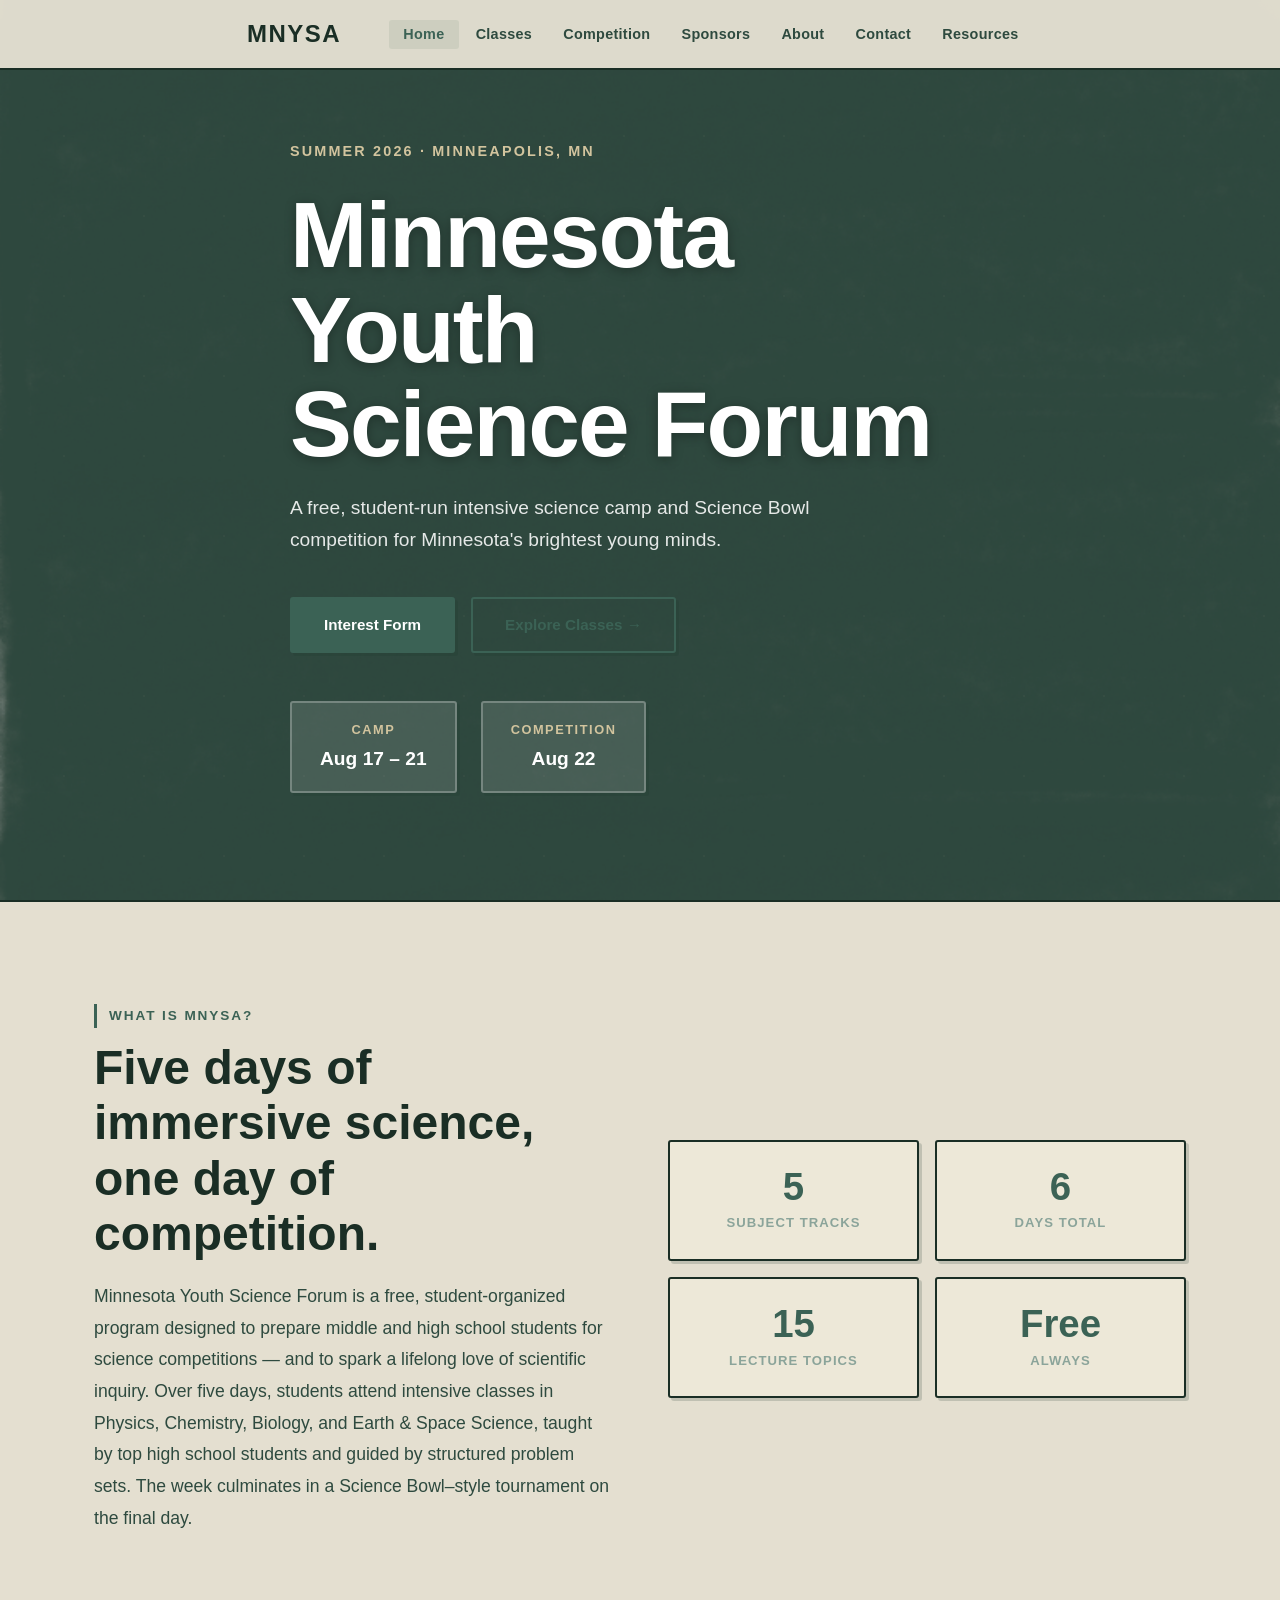
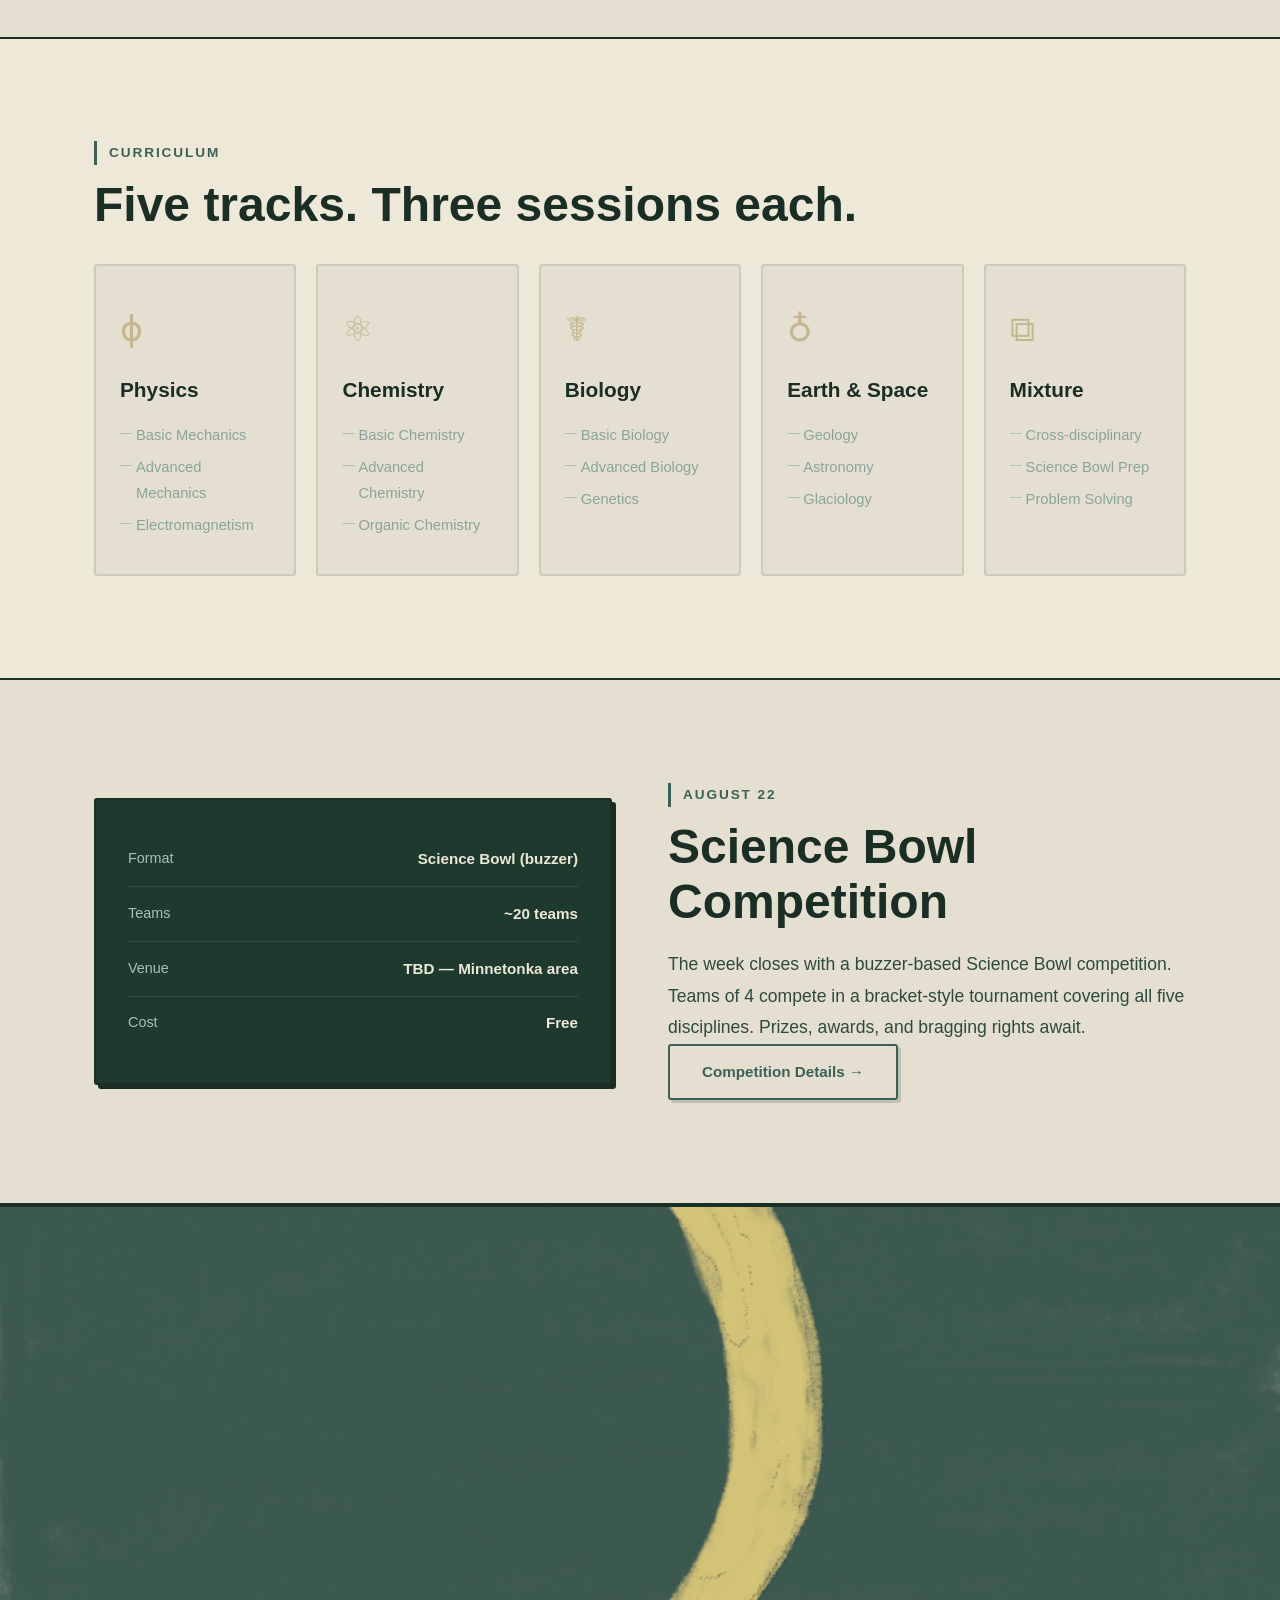
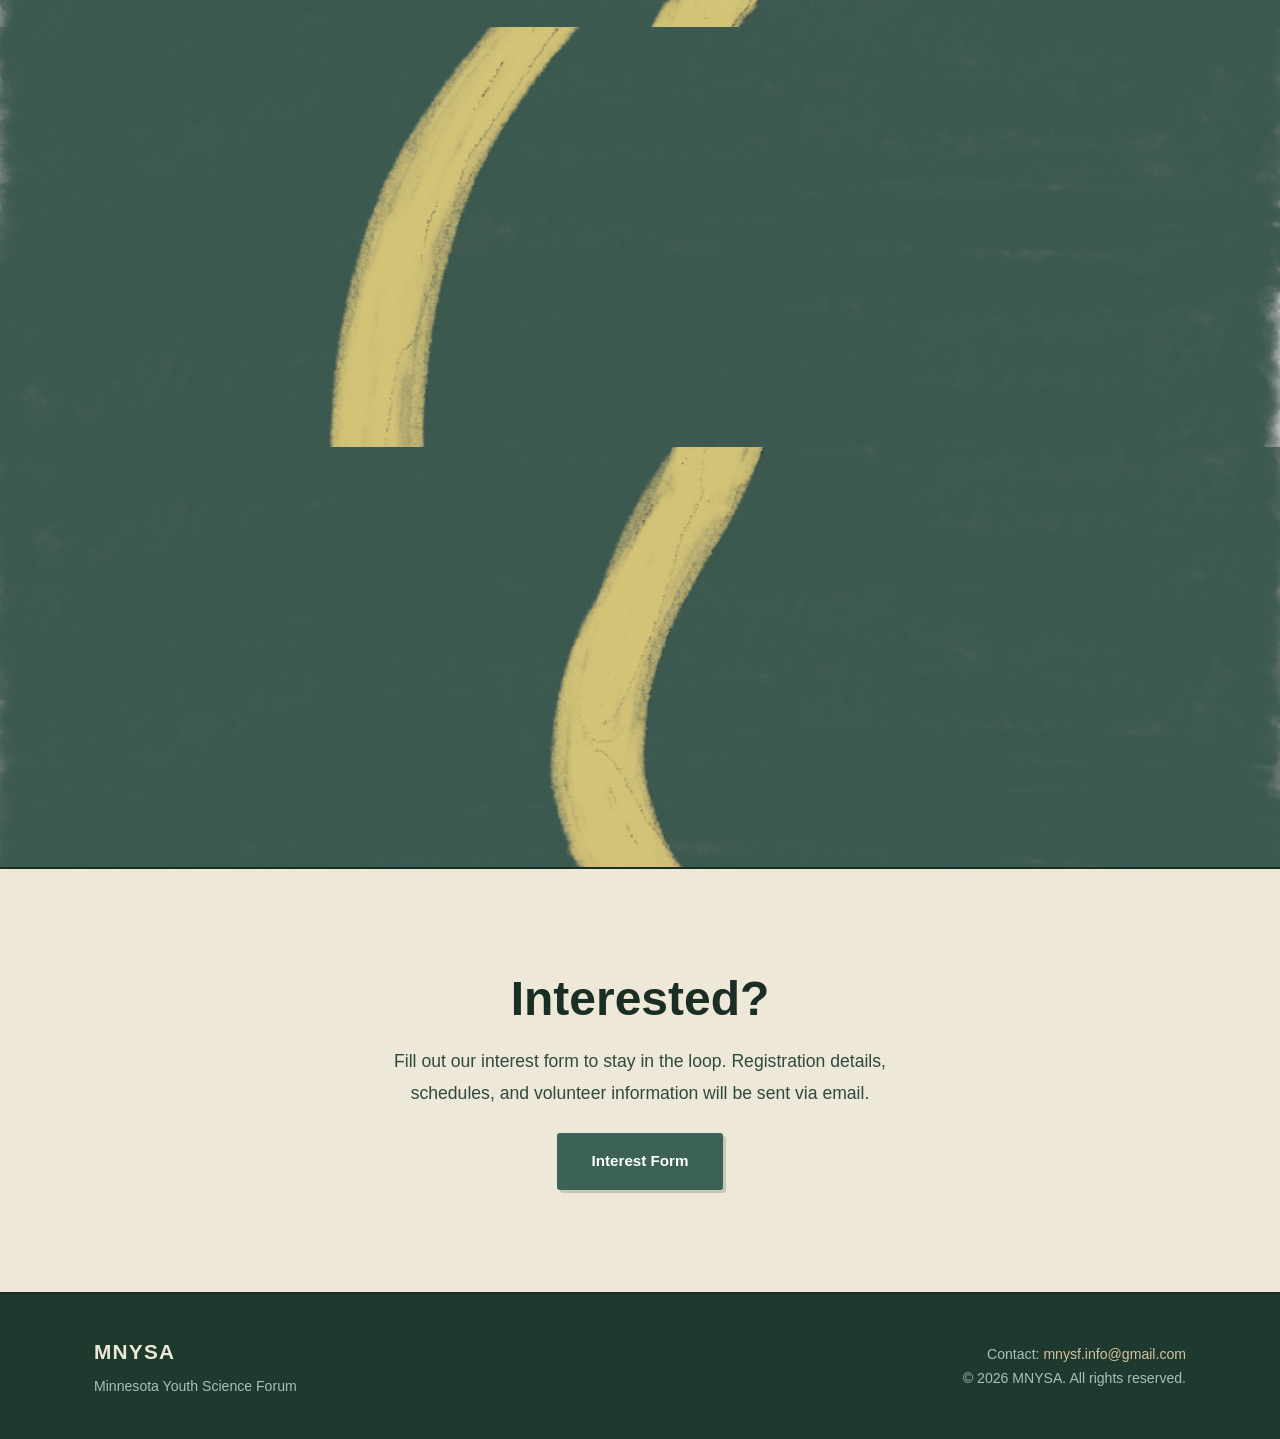
==== index.html @ 56e78c25 "Initial commit" ====
<!DOCTYPE html>
<html lang="en">
<head>
    <meta charset="UTF-8">
    <meta name="viewport" content="width=device-width, initial-scale=1.0">
    <title>Minnesota Youth Science Forum</title>
    <link rel="stylesheet" href="styles.css">
    <link rel="stylesheet" href="https://cdn.jsdelivr.net/npm/aos@2.3.4/dist/aos.css">
    <!-- Helvetica Neue / system font stack -->
</head>
<body>
    <nav class="navbar">
        <div class="nav-inner">
            <a href="index.html" class="nav-logo">
                <span class="logo-mark">MNYSA</span>
            </a>
            <button class="nav-toggle" aria-label="Toggle menu">
                <span></span><span></span><span></span>
            </button>
            <ul class="nav-links">
                <li><a href="index.html" class="active">Home</a></li>
                <li><a href="classes.html">Classes</a></li>
                <li><a href="competition.html">Competition</a></li>
                <li><a href="sponsors.html">Sponsors</a></li>
                <li><a href="about.html">About</a></li>
                <li><a href="contact.html">Contact</a></li>
                <li><a href="resources.html">Resources</a></li>
            </ul>
        </div>
    </nav>

    <header class="hero">
        <div class="hero-slideshow">
            <img src="background/Bck1.png" alt="" class="active">
            <img src="background/Bck2.png" alt="">
            <img src="background/Bck3.png" alt="">
        </div>
        <div class="hero-overlay"></div>
        <div class="hero-bg-pattern"></div>
        <div class="hero-content">
            <p class="hero-eyebrow">Summer 2026 &middot; Minneapolis, MN</p>
            <h1 class="hero-title">Minnesota Youth<br>Science Forum</h1>
            <p class="hero-subtitle">A free, student-run intensive science camp and Science Bowl competition for Minnesota's brightest young minds.</p>
            <div class="hero-actions">
                <a href="https://docs.google.com/forms/d/e/1FAIpQLScLCJk5fK-vJaHYUoBjqntvyZoQWj8bD-FBJvW3xmySYaLx_A/viewform" class="btn btn-primary" target="_blank">Interest Form</a>
                <a href="classes.html" class="btn btn-secondary">Explore Classes &rarr;</a>
            </div>
            <div class="hero-dates">
                <div class="date-card">
                    <span class="date-label">Camp</span>
                    <span class="date-value">Aug 17 – 21</span>
                </div>
                <div class="date-card">
                    <span class="date-label">Competition</span>
                    <span class="date-value">Aug 22</span>
                </div>
            </div>
        </div>
    </header>

    <section class="section section-about-home">
        <div class="container">
            <div class="two-col">
                <div class="col-text">
                    <p class="section-eyebrow">What is MNYSA?</p>
                    <h2 class="section-heading">Five days of immersive science,<br>one day of competition.</h2>
                    <p class="body-text">Minnesota Youth Science Forum is a free, student-organized program designed to prepare middle and high school students for science competitions — and to spark a lifelong love of scientific inquiry. Over five days, students attend intensive classes in Physics, Chemistry, Biology, and Earth & Space Science, taught by top high school students and guided by structured problem sets. The week culminates in a Science Bowl–style tournament on the final day.</p>
                </div>
                <div class="col-accent">
                    <div class="stat-grid">
                        <div class="stat-card">
                            <span class="stat-number">5</span>
                            <span class="stat-label">Subject Tracks</span>
                        </div>
                        <div class="stat-card">
                            <span class="stat-number">6</span>
                            <span class="stat-label">Days Total</span>
                        </div>
                        <div class="stat-card">
                            <span class="stat-number">15</span>
                            <span class="stat-label">Lecture Topics</span>
                        </div>
                        <div class="stat-card">
                            <span class="stat-number">Free</span>
                            <span class="stat-label">Always</span>
                        </div>
                    </div>
                </div>
            </div>
        </div>
    </section>

    <section class="section section-tracks">
        <div class="container">
            <p class="section-eyebrow">Curriculum</p>
            <h2 class="section-heading">Five tracks. Three sessions each.</h2>
            <div class="track-grid">
                <div class="track-card">
                    <div class="track-icon">&#981;</div>
                    <h3>Physics</h3>
                    <ul>
                        <li>Basic Mechanics</li>
                        <li>Advanced Mechanics</li>
                        <li>Electromagnetism</li>
                    </ul>
                </div>
                <div class="track-card">
                    <div class="track-icon">&#9883;</div>
                    <h3>Chemistry</h3>
                    <ul>
                        <li>Basic Chemistry</li>
                        <li>Advanced Chemistry</li>
                        <li>Organic Chemistry</li>
                    </ul>
                </div>
                <div class="track-card">
                    <div class="track-icon">&#9764;</div>
                    <h3>Biology</h3>
                    <ul>
                        <li>Basic Biology</li>
                        <li>Advanced Biology</li>
                        <li>Genetics</li>
                    </ul>
                </div>
                <div class="track-card">
                    <div class="track-icon">&#9793;</div>
                    <h3>Earth &amp; Space</h3>
                    <ul>
                        <li>Geology</li>
                        <li>Astronomy</li>
                        <li>Glaciology</li>
                    </ul>
                </div>
                <div class="track-card">
                    <div class="track-icon">&#10697;</div>
                    <h3>Mixture</h3>
                    <ul>
                        <li>Cross-disciplinary</li>
                        <li>Science Bowl Prep</li>
                        <li>Problem Solving</li>
                    </ul>
                </div>
            </div>
        </div>
    </section>

    <section class="section section-competition-preview">
        <div class="container">
            <div class="two-col reverse">
                <div class="col-text">
                    <p class="section-eyebrow">August 22</p>
                    <h2 class="section-heading">Science Bowl Competition</h2>
                    <p class="body-text">The week closes with a buzzer-based Science Bowl competition. Teams of 4 compete in a bracket-style tournament covering all five disciplines. Prizes, awards, and bragging rights await.</p>
                    <a href="competition.html" class="btn btn-secondary">Competition Details &rarr;</a>
                </div>
                <div class="col-accent">
                    <div class="comp-highlight-card">
                        <div class="comp-detail"><span>Format</span><strong>Science Bowl (buzzer)</strong></div>
                        <div class="comp-detail"><span>Teams</span><strong>~20 teams</strong></div>
                        <div class="comp-detail"><span>Venue</span><strong>TBD — Minnetonka area</strong></div>
                        <div class="comp-detail"><span>Cost</span><strong>Free</strong></div>
                    </div>
                </div>
            </div>
        </div>
    </section>

    <section class="photo-strip">
        <img src="background2/Bck21.png" alt="MNYSA camp">
        <img src="background2/Bck22.png" alt="MNYSA competition">
        <img src="background2/Bck23.png" alt="MNYSA science">
    </section>

    <section class="section section-cta">
        <div class="container cta-container">
            <h2 class="section-heading">Interested?</h2>
            <p class="body-text">Fill out our interest form to stay in the loop. Registration details, schedules, and volunteer information will be sent via email.</p>
            <a href="https://docs.google.com/forms/d/e/1FAIpQLScLCJk5fK-vJaHYUoBjqntvyZoQWj8bD-FBJvW3xmySYaLx_A/viewform" class="btn btn-primary" target="_blank">Interest Form</a>
        </div>
    </section>

    <footer class="footer">
        <div class="container footer-inner">
            <div class="footer-left">
                <span class="logo-mark">MNYSA</span>
                <p>Minnesota Youth Science Forum</p>
            </div>
            <div class="footer-right">
                <p>Contact: <a href="mailto:mnysf.info@gmail.com">mnysf.info@gmail.com</a></p>
                <p>&copy; 2026 MNYSA. All rights reserved.</p>
            </div>
        </div>
    </footer>

    <script src="https://cdn.jsdelivr.net/npm/aos@2.3.4/dist/aos.js"></script>
    <script src="main.js"></script>
</body>
</html>
---- styles.css ----
/* ======================================================
   MNYSA — Minnesota Youth Science Advocacy
   Soft Brutalism × Editorial Bone
   Palette: Forest Green, Sage, Sand, Warm Bone
   Typography: Playfair Display + Source Serif 4 + DM Sans
   ====================================================== */

:root {
    /* Core Palette — warm bone/yellowish backgrounds */
    --cream:        #EDE8D8;
    --cream-dark:   #E0DAC8;
    --terracotta:   #3B6255;
    --terracotta-d: #2D4D42;
    --gold:         #D2C49E;
    --gold-muted:   #C4B68E;
    --espresso:     #1E3A2F;
    --espresso-l:   #2E4A3F;
    --warm-gray:    #8BA49A;
    --warm-gray-l:  #AABFB7;
    --parchment:    #E4DFD0;
    --ink:          #1A2E25;

    /* Brutalism accents */
    --border-thick: 2.5px solid var(--ink);
    --border-medium: 2px solid rgba(30, 58, 47, 0.15);
    --shadow-brutal: 4px 4px 0 var(--ink);
    --shadow-brutal-sm: 3px 3px 0 rgba(30, 58, 47, 0.18);
    --shadow-brutal-hover: 6px 6px 0 var(--ink);

    /* Typography */
    --font-display: 'Helvetica Neue', Helvetica, Arial, sans-serif;
    --font-body:    'Helvetica Neue', Helvetica, Arial, sans-serif;
    --font-ui:      'Helvetica Neue', Helvetica, Arial, sans-serif;

    /* Spacing */
    --section-pad: clamp(3.5rem, 8vw, 7rem);
    --container-max: 1140px;

    /* Misc */
    --radius: 3px;
    --radius-lg: 6px;
    --transition: 0.25s ease;
}

/* ---- Reset & Base ---- */
*, *::before, *::after { box-sizing: border-box; margin: 0; padding: 0; }

html { scroll-behavior: smooth; }

body {
    font-family: var(--font-body);
    color: var(--espresso);
    background: var(--cream);
    font-size: 18px;
    line-height: 1.75;
    -webkit-font-smoothing: antialiased;
}

img { max-width: 100%; display: block; }
a { color: var(--terracotta); text-decoration: none; transition: color var(--transition); }
a:hover { color: var(--terracotta-d); }

ul { list-style: none; }

.container {
    max-width: var(--container-max);
    margin: 0 auto;
    padding: 0 1.5rem;
}

/* ---- Typography ---- */
.section-eyebrow {
    font-family: var(--font-ui);
    font-weight: 700;
    font-size: 0.85rem;
    letter-spacing: 0.14em;
    text-transform: uppercase;
    color: var(--terracotta);
    margin-bottom: 0.75rem;
    border-left: 3px solid var(--terracotta);
    padding-left: 0.75rem;
}

.section-heading {
    font-family: var(--font-display);
    font-weight: 700;
    font-size: clamp(2rem, 4.5vw, 3rem);
    line-height: 1.15;
    color: var(--ink);
    margin-bottom: 1.25rem;
}

.body-text {
    font-family: var(--font-body);
    font-size: 1.1rem;
    line-height: 1.8;
    color: var(--espresso-l);
    max-width: 620px;
}

/* ---- Buttons ---- */
.btn {
    display: inline-block;
    font-family: var(--font-ui);
    font-weight: 600;
    font-size: 0.95rem;
    padding: 0.8rem 2rem;
    border-radius: var(--radius);
    transition: all var(--transition);
    cursor: pointer;
    border: 2px solid var(--ink);
}

.btn-primary {
    background: var(--terracotta);
    color: #fff;
    border-color: var(--terracotta);
    box-shadow: var(--shadow-brutal-sm);
}
.btn-primary:hover {
    background: var(--terracotta-d);
    color: #fff;
    transform: translate(-2px, -2px);
    box-shadow: var(--shadow-brutal-hover);
}

.btn-secondary {
    background: transparent;
    color: var(--terracotta);
    border: 2px solid var(--terracotta);
    box-shadow: var(--shadow-brutal-sm);
}
.btn-secondary:hover {
    background: var(--terracotta);
    color: #fff;
    transform: translate(-2px, -2px);
    box-shadow: var(--shadow-brutal-hover);
}

/* ---- Navbar ---- */
.navbar {
    position: fixed;
    top: 0;
    left: 0;
    right: 0;
    z-index: 1000;
    background: rgba(237, 232, 216, 0.92);
    backdrop-filter: blur(8px);
    -webkit-backdrop-filter: blur(8px);
    border-bottom: var(--border-thick);
}

.nav-inner {
    max-width: var(--container-max);
    margin: 0 auto;
    padding: 0 1.5rem;
    display: flex;
    align-items: center;
    justify-content: center;
    height: 68px;
    gap: 3rem;
}

.nav-logo { display: flex; align-items: center; gap: 0.5rem; }

.logo-mark {
    font-family: var(--font-display);
    font-weight: 700;
    font-size: 1.5rem;
    color: var(--ink);
    letter-spacing: 0.06em;
}

.nav-links {
    display: flex;
    gap: 0.15rem;
    align-items: center;
}

.nav-links a {
    font-family: var(--font-ui);
    font-weight: 600;
    font-size: 0.9rem;
    color: var(--espresso-l);
    padding: 0.4rem 0.9rem;
    border-radius: var(--radius);
    transition: all var(--transition);
    letter-spacing: 0.02em;
}

.nav-links a:hover,
.nav-links a.active {
    color: var(--terracotta);
    background: rgba(59, 98, 85, 0.1);
}

.nav-toggle { display: none; background: none; border: none; cursor: pointer; padding: 0.5rem; }
.nav-toggle span {
    display: block;
    width: 24px;
    height: 2.5px;
    background: var(--espresso);
    margin: 5px 0;
    transition: var(--transition);
    border-radius: 0;
}

/* ---- Hero ---- */
.hero {
    position: relative;
    min-height: 100vh;
    display: flex;
    align-items: center;
    padding: 6rem 1.5rem 4rem;
    text-align: left;
    overflow: hidden;
    background: var(--ink);
}

.hero-slideshow {
    position: absolute;
    inset: 0;
    z-index: 0;
}

.hero-slideshow img {
    position: absolute;
    inset: 0;
    width: 100%;
    height: 100%;
    object-fit: cover;
    opacity: 0;
    transition: opacity 1.2s ease;
}

.hero-slideshow img.active {
    opacity: 1;
}

.hero-overlay {
    position: absolute;
    inset: 0;
    background: rgba(26, 46, 37, 0.55);
    z-index: 1;
}

.hero-bg-pattern {
    position: absolute;
    inset: 0;
    opacity: 0.04;
    z-index: 2;
    background-image:
        radial-gradient(circle at 20% 30%, var(--terracotta) 1.5px, transparent 1.5px),
        radial-gradient(circle at 80% 70%, var(--gold) 1.5px, transparent 1.5px),
        radial-gradient(circle at 50% 50%, var(--espresso) 0.5px, transparent 0.5px);
    background-size: 60px 60px, 80px 80px, 30px 30px;
}

.hero-content {
    position: relative;
    z-index: 3;
    max-width: var(--container-max);
    margin: 0 auto;
    padding: 0 1.5rem;
}

.hero-eyebrow {
    font-family: var(--font-ui);
    font-weight: 600;
    font-size: 0.9rem;
    letter-spacing: 0.15em;
    text-transform: uppercase;
    color: var(--gold);
    margin-bottom: 1.5rem;
}

.hero-title {
    font-family: var(--font-display);
    font-weight: 800;
    font-size: clamp(3.2rem, 8vw, 5.8rem);
    line-height: 1.02;
    color: #fff;
    margin-bottom: 1.25rem;
    letter-spacing: -0.02em;
    max-width: 700px;
    text-shadow: 0 2px 12px rgba(0,0,0,0.3);
}

.hero-subtitle {
    font-family: var(--font-body);
    font-size: 1.2rem;
    line-height: 1.7;
    color: rgba(255,255,255,0.88);
    max-width: 520px;
    margin: 0 0 2.5rem;
}

.hero-actions {
    display: flex;
    gap: 1rem;
    justify-content: flex-start;
    flex-wrap: wrap;
    margin-bottom: 3rem;
}

.hero-dates {
    display: flex;
    gap: 1.5rem;
    justify-content: flex-start;
}

.date-card {
    background: rgba(255,255,255,0.12);
    backdrop-filter: blur(8px);
    -webkit-backdrop-filter: blur(8px);
    border: 2px solid rgba(255,255,255,0.25);
    border-radius: var(--radius);
    padding: 1rem 1.75rem;
    display: flex;
    flex-direction: column;
    align-items: center;
    box-shadow: var(--shadow-brutal-sm);
}

.date-label {
    font-family: var(--font-ui);
    font-size: 0.8rem;
    font-weight: 700;
    text-transform: uppercase;
    letter-spacing: 0.12em;
    color: var(--gold);
}

.date-value {
    font-family: var(--font-display);
    font-weight: 600;
    font-size: 1.2rem;
    color: #fff;
}

/* ---- Sections ---- */
.section {
    padding: var(--section-pad) 0;
}

.section-about-home {
    background: var(--parchment);
    border-top: var(--border-thick);
    border-bottom: var(--border-thick);
}

.two-col {
    display: grid;
    grid-template-columns: 1fr 1fr;
    gap: 3.5rem;
    align-items: center;
}

.two-col.reverse { direction: rtl; }
.two-col.reverse > * { direction: ltr; }

/* Stat Grid */
.stat-grid {
    display: grid;
    grid-template-columns: 1fr 1fr;
    gap: 1rem;
}

.stat-card {
    background: var(--cream);
    border: 2px solid var(--ink);
    border-radius: var(--radius);
    padding: 1.5rem;
    text-align: center;
    box-shadow: var(--shadow-brutal-sm);
}

.stat-number {
    display: block;
    font-family: var(--font-display);
    font-weight: 700;
    font-size: 2.4rem;
    color: var(--terracotta);
    line-height: 1.1;
}

.stat-label {
    display: block;
    font-family: var(--font-ui);
    font-size: 0.82rem;
    font-weight: 600;
    text-transform: uppercase;
    letter-spacing: 0.08em;
    color: var(--warm-gray);
    margin-top: 0.25rem;
}

/* ---- Track Grid ---- */
.section-tracks {
    background: var(--cream);
}

.track-grid {
    display: grid;
    grid-template-columns: repeat(auto-fit, minmax(200px, 1fr));
    gap: 1.25rem;
    margin-top: 2rem;
}

.track-card {
    background: var(--parchment);
    border: 2px solid rgba(30, 58, 47, 0.12);
    border-radius: var(--radius);
    padding: 2rem 1.5rem;
    transition: all var(--transition);
}

.track-card:hover {
    transform: translate(-2px, -3px);
    box-shadow: var(--shadow-brutal);
    border-color: var(--ink);
}

.track-icon {
    font-size: 2.2rem;
    margin-bottom: 0.75rem;
    color: var(--gold-muted);
}

.track-card h3 {
    font-family: var(--font-display);
    font-weight: 700;
    font-size: 1.3rem;
    margin-bottom: 0.75rem;
    color: var(--ink);
}

.track-card ul {
    list-style: none;
}

.track-card li {
    font-family: var(--font-ui);
    font-size: 0.92rem;
    color: var(--warm-gray);
    padding: 0.2rem 0;
    padding-left: 1rem;
    position: relative;
}

.track-card li::before {
    content: '—';
    position: absolute;
    left: 0;
    color: var(--warm-gray-l);
    font-size: 0.75rem;
}

/* ---- Competition Preview ---- */
.section-competition-preview {
    background: var(--parchment);
    border-top: var(--border-thick);
    border-bottom: var(--border-thick);
}

.comp-highlight-card {
    background: var(--espresso);
    border: 2px solid var(--ink);
    border-radius: var(--radius);
    padding: 2rem;
    color: var(--cream);
    box-shadow: var(--shadow-brutal);
}

.comp-detail {
    display: flex;
    justify-content: space-between;
    padding: 0.85rem 0;
    border-bottom: 1px solid rgba(226, 223, 218, 0.12);
}

.comp-detail:last-child { border-bottom: none; }

.comp-detail span {
    font-family: var(--font-ui);
    font-size: 0.9rem;
    color: var(--warm-gray-l);
}

.comp-detail strong {
    font-family: var(--font-ui);
    font-weight: 600;
    font-size: 0.95rem;
    color: var(--cream);
}

/* ---- CTA ---- */
.section-cta {
    background: var(--cream);
    text-align: center;
}

.cta-container {
    max-width: 600px;
}

.cta-container .body-text {
    margin: 0 auto 1.5rem;
}

/* ---- Footer ---- */
.footer {
    background: var(--espresso);
    color: var(--cream);
    padding: 2.5rem 0;
    border-top: var(--border-thick);
}

.footer-inner {
    display: flex;
    justify-content: space-between;
    align-items: center;
    flex-wrap: wrap;
    gap: 1rem;
}

.footer-left .logo-mark {
    color: var(--cream);
    font-size: 1.3rem;
}

.footer-left p {
    font-family: var(--font-ui);
    font-size: 0.88rem;
    color: var(--warm-gray-l);
    margin-top: 0.25rem;
}

.footer-right {
    text-align: right;
}

.footer-right p {
    font-family: var(--font-ui);
    font-size: 0.88rem;
    color: var(--warm-gray-l);
}

.footer-right a {
    color: var(--gold);
}

.footer-right a:hover {
    color: var(--cream);
}

/* ---- Page Header (for inner pages) ---- */
.page-header {
    padding: 8.5rem 1.5rem 3.5rem;
    text-align: center;
    background: var(--cream);
    position: relative;
    overflow: hidden;
}

.page-header .hero-bg-pattern {
    position: absolute;
    inset: 0;
    opacity: 0.035;
    background-image:
        radial-gradient(circle at 20% 30%, var(--terracotta) 1.5px, transparent 1.5px),
        radial-gradient(circle at 80% 70%, var(--gold) 1.5px, transparent 1.5px);
    background-size: 60px 60px, 80px 80px;
}

.page-header-content {
    position: relative;
    max-width: 620px;
    margin: 0 auto;
}

.page-header h1 {
    font-family: var(--font-display);
    font-weight: 700;
    font-size: clamp(2.2rem, 5vw, 3.4rem);
    line-height: 1.12;
    color: var(--ink);
    margin-bottom: 0.75rem;
}

.page-header p {
    font-family: var(--font-body);
    font-size: 1.12rem;
    color: var(--espresso-l);
}

/* ---- Content Blocks (inner pages) ---- */
.content-section {
    padding: var(--section-pad) 0;
}

.content-section:nth-child(even) {
    background: var(--parchment);
    border-top: var(--border-thick);
    border-bottom: var(--border-thick);
}

.content-narrow {
    max-width: 720px;
    margin: 0 auto;
    padding: 0 1.5rem;
}

/* ---- Staff Grid ---- */
.staff-grid {
    display: grid;
    grid-template-columns: repeat(auto-fill, minmax(180px, 1fr));
    gap: 2rem;
    margin-top: 2rem;
}

.staff-card {
    text-align: center;
}

.staff-photo {
    width: 120px;
    height: 120px;
    border-radius: var(--radius);
    object-fit: cover;
    margin: 0 auto 0.75rem;
    border: 2px solid var(--ink);
    background: var(--cream-dark);
    box-shadow: var(--shadow-brutal-sm);
}

.staff-photo-placeholder {
    width: 120px;
    height: 120px;
    border-radius: var(--radius);
    margin: 0 auto 0.75rem;
    background: var(--cream-dark);
    display: flex;
    align-items: center;
    justify-content: center;
    font-family: var(--font-display);
    font-size: 1.8rem;
    color: var(--warm-gray-l);
    border: 2px solid var(--ink);
    box-shadow: var(--shadow-brutal-sm);
}

.staff-card h3 {
    font-family: var(--font-display);
    font-weight: 700;
    font-size: 1.05rem;
    color: var(--ink);
}

.staff-card p {
    font-family: var(--font-ui);
    font-size: 0.85rem;
    color: var(--warm-gray);
}

/* ---- Schedule Table ---- */
.schedule-table {
    width: 100%;
    border-collapse: collapse;
    margin-top: 1.5rem;
    font-family: var(--font-ui);
    font-size: 0.95rem;
    border: 2px solid var(--ink);
}

.schedule-table th {
    text-align: left;
    font-weight: 700;
    font-size: 0.82rem;
    text-transform: uppercase;
    letter-spacing: 0.08em;
    color: var(--ink);
    padding: 0.85rem 1rem;
    border-bottom: 2px solid var(--ink);
    background: var(--cream-dark);
}

.schedule-table td {
    padding: 0.85rem 1rem;
    border-bottom: 1px solid rgba(30, 58, 47, 0.12);
    color: var(--espresso-l);
}

.schedule-table tr:hover td {
    background: rgba(59, 98, 85, 0.06);
}

/* ---- Sponsor Logos ---- */
.sponsor-tier {
    margin-bottom: 3rem;
}

.sponsor-tier h3 {
    font-family: var(--font-display);
    font-weight: 700;
    font-size: 1.4rem;
    color: var(--ink);
    margin-bottom: 1rem;
    text-align: center;
}

.sponsor-logos {
    display: flex;
    flex-wrap: wrap;
    gap: 2rem;
    justify-content: center;
    align-items: center;
}

.sponsor-placeholder {
    background: var(--cream-dark);
    border: 2px dashed var(--warm-gray);
    border-radius: var(--radius);
    padding: 2rem 3rem;
    font-family: var(--font-ui);
    font-size: 0.9rem;
    color: var(--warm-gray);
    text-align: center;
}

/* ---- Contact Form Styles ---- */
.contact-info-grid {
    display: grid;
    grid-template-columns: 1fr 1fr;
    gap: 2rem;
    margin-top: 2rem;
}

.contact-card {
    background: var(--parchment);
    border: 2px solid rgba(30, 58, 47, 0.12);
    border-radius: var(--radius);
    padding: 2rem;
    transition: all var(--transition);
}

.contact-card:hover {
    border-color: var(--ink);
    box-shadow: var(--shadow-brutal-sm);
}

.contact-card h3 {
    font-family: var(--font-display);
    font-weight: 700;
    font-size: 1.15rem;
    color: var(--ink);
    margin-bottom: 0.5rem;
}

.contact-card p, .contact-card a {
    font-family: var(--font-ui);
    font-size: 0.95rem;
    color: var(--warm-gray);
}

/* ---- Resource Links ---- */
.resource-list {
    margin-top: 1.5rem;
}

.resource-item {
    display: flex;
    justify-content: space-between;
    align-items: center;
    padding: 1.1rem 1.25rem;
    background: var(--parchment);
    border: 2px solid rgba(30, 58, 47, 0.1);
    border-radius: var(--radius);
    margin-bottom: 0.75rem;
    transition: all var(--transition);
}

.resource-item:hover {
    border-color: var(--ink);
    transform: translate(-2px, -2px);
    box-shadow: var(--shadow-brutal-sm);
}

.resource-item-info h4 {
    font-family: var(--font-display);
    font-weight: 700;
    font-size: 1.05rem;
    color: var(--ink);
}

.resource-item-info p {
    font-family: var(--font-ui);
    font-size: 0.88rem;
    color: var(--warm-gray);
}

.resource-item a {
    font-family: var(--font-ui);
    font-weight: 600;
    font-size: 0.9rem;
    color: var(--terracotta);
    white-space: nowrap;
}

/* ---- Class detail page ---- */
.class-detail-card {
    background: var(--parchment);
    border: 2px solid rgba(30, 58, 47, 0.1);
    border-radius: var(--radius);
    padding: 2rem;
    margin-bottom: 1.5rem;
    transition: all var(--transition);
}

.class-detail-card:hover {
    border-color: var(--ink);
    box-shadow: var(--shadow-brutal-sm);
}

.class-detail-card h3 {
    font-family: var(--font-display);
    font-weight: 700;
    font-size: 1.3rem;
    color: var(--ink);
    margin-bottom: 0.5rem;
}

.class-detail-card .session-list {
    margin-top: 0.75rem;
}

.class-detail-card .session-list li {
    font-family: var(--font-ui);
    font-size: 0.95rem;
    color: var(--espresso-l);
    padding: 0.3rem 0 0.3rem 1.25rem;
    position: relative;
}

.class-detail-card .session-list li::before {
    content: '';
    position: absolute;
    left: 0;
    top: 50%;
    width: 7px;
    height: 7px;
    border-radius: 0;
    background: var(--terracotta);
    transform: translateY(-50%);
}

/* ---- Responsive ---- */
@media (max-width: 768px) {
    .nav-inner {
        justify-content: space-between;
    }

    .nav-links {
        display: none;
        position: absolute;
        top: 68px;
        left: 0;
        right: 0;
        background: var(--cream);
        flex-direction: column;
        padding: 1rem;
        border-bottom: var(--border-thick);
        box-shadow: 0 8px 0 rgba(0,0,0,0.06);
    }

    .nav-links.open { display: flex; }

    .nav-toggle { display: block; }

    .two-col, .two-col.reverse {
        grid-template-columns: 1fr;
        direction: ltr;
    }

    .hero { padding: 8.5rem 1.5rem 3rem; }

    .hero-title { font-size: clamp(2.2rem, 8vw, 3.2rem); }

    .hero-dates { flex-direction: column; align-items: center; gap: 0.75rem; }

    .track-grid { grid-template-columns: 1fr 1fr; }

    .staff-grid { grid-template-columns: repeat(auto-fill, minmax(140px, 1fr)); }

    .contact-info-grid { grid-template-columns: 1fr; }

    .stat-grid { grid-template-columns: 1fr 1fr; }

    .footer-inner { flex-direction: column; text-align: center; }
    .footer-right { text-align: center; }
}

@media (max-width: 480px) {
    .track-grid { grid-template-columns: 1fr; }
}

/* ---- Animations ---- */
@keyframes fadeUp {
    from { opacity: 0; transform: translateY(24px); }
    to { opacity: 1; transform: translateY(0); }
}

.hero-content {
    animation: fadeUp 0.9s cubic-bezier(0.22, 1, 0.36, 1) forwards;
}

/* ---- Photo Strip (vertical river) ---- */
.photo-strip {
    display: flex;
    flex-direction: column;
    width: 100%;
    overflow: hidden;
    border-top: var(--border-thick);
    border-bottom: var(--border-thick);
}

.photo-strip img {
    width: 100%;
    height: 420px;
    object-fit: cover;
    object-position: center;
    display: block;
    transition: height 0.55s cubic-bezier(0.4, 0, 0.2, 1), filter 0.4s ease;
    filter: brightness(0.85) saturate(1.05);
    cursor: pointer;
}

.photo-strip img:hover {
    height: 560px;
    filter: brightness(1) saturate(1.15);
}

@media (max-width: 600px) {
    .photo-strip img {
        height: 260px;
    }
    .photo-strip img:hover {
        height: 340px;
    }
}
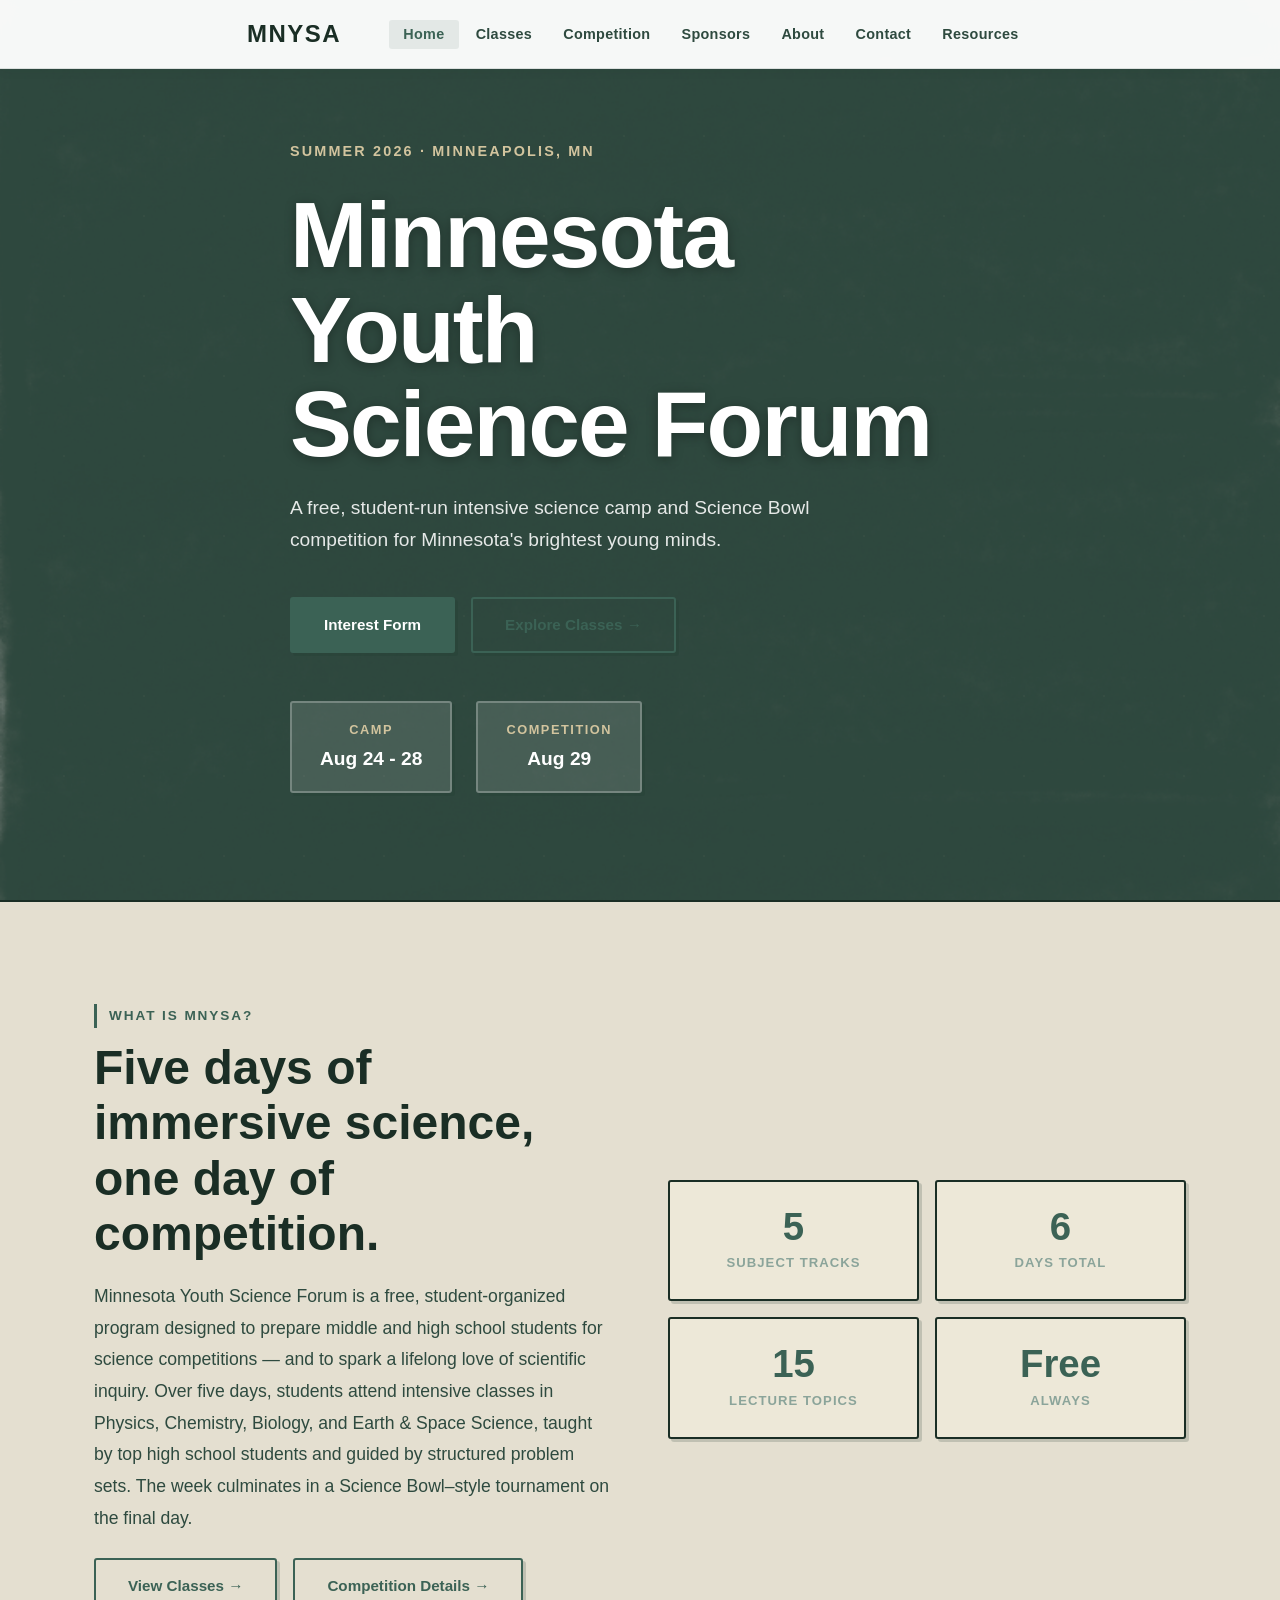
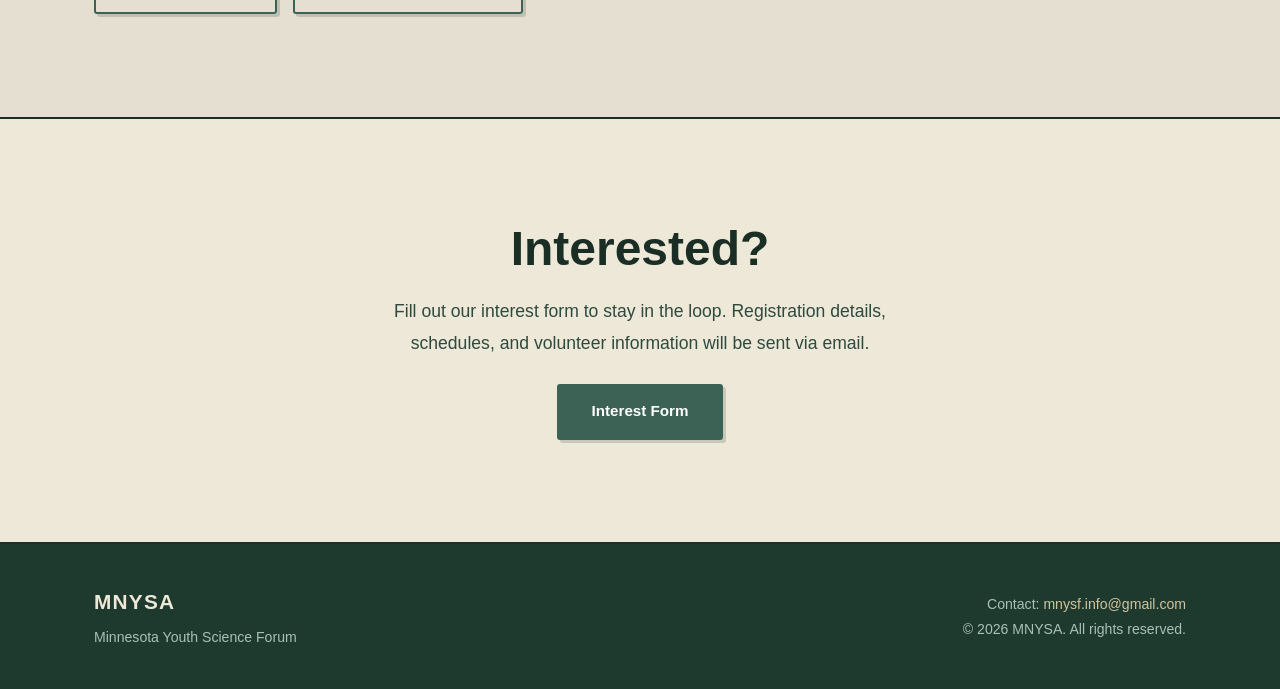
==== commit cfc8b608: "new edits 4.22" ====
--- a/index.html
+++ b/index.html
@@ -48,11 +48,11 @@
             <div class="hero-dates">
                 <div class="date-card">
                     <span class="date-label">Camp</span>
-                    <span class="date-value">Aug 17 – 21</span>
+                    <span class="date-value">Aug 24 - 28</span>
                 </div>
                 <div class="date-card">
                     <span class="date-label">Competition</span>
-                    <span class="date-value">Aug 22</span>
+                    <span class="date-value">Aug 29</span>
                 </div>
             </div>
         </div>
@@ -65,6 +65,10 @@
                     <p class="section-eyebrow">What is MNYSA?</p>
                     <h2 class="section-heading">Five days of immersive science,<br>one day of competition.</h2>
                     <p class="body-text">Minnesota Youth Science Forum is a free, student-organized program designed to prepare middle and high school students for science competitions — and to spark a lifelong love of scientific inquiry. Over five days, students attend intensive classes in Physics, Chemistry, Biology, and Earth & Space Science, taught by top high school students and guided by structured problem sets. The week culminates in a Science Bowl–style tournament on the final day.</p>
+                    <div style="display: flex; gap: 1rem; flex-wrap: wrap; margin-top: 1.5rem;">
+                        <a href="classes.html" class="btn btn-secondary">View Classes &rarr;</a>
+                        <a href="competition.html" class="btn btn-secondary">Competition Details &rarr;</a>
+                    </div>
                 </div>
                 <div class="col-accent">
                     <div class="stat-grid">
@@ -88,87 +92,6 @@
                 </div>
             </div>
         </div>
-    </section>
-
-    <section class="section section-tracks">
-        <div class="container">
-            <p class="section-eyebrow">Curriculum</p>
-            <h2 class="section-heading">Five tracks. Three sessions each.</h2>
-            <div class="track-grid">
-                <div class="track-card">
-                    <div class="track-icon">&#981;</div>
-                    <h3>Physics</h3>
-                    <ul>
-                        <li>Basic Mechanics</li>
-                        <li>Advanced Mechanics</li>
-                        <li>Electromagnetism</li>
-                    </ul>
-                </div>
-                <div class="track-card">
-                    <div class="track-icon">&#9883;</div>
-                    <h3>Chemistry</h3>
-                    <ul>
-                        <li>Basic Chemistry</li>
-                        <li>Advanced Chemistry</li>
-                        <li>Organic Chemistry</li>
-                    </ul>
-                </div>
-                <div class="track-card">
-                    <div class="track-icon">&#9764;</div>
-                    <h3>Biology</h3>
-                    <ul>
-                        <li>Basic Biology</li>
-                        <li>Advanced Biology</li>
-                        <li>Genetics</li>
-                    </ul>
-                </div>
-                <div class="track-card">
-                    <div class="track-icon">&#9793;</div>
-                    <h3>Earth &amp; Space</h3>
-                    <ul>
-                        <li>Geology</li>
-                        <li>Astronomy</li>
-                        <li>Glaciology</li>
-                    </ul>
-                </div>
-                <div class="track-card">
-                    <div class="track-icon">&#10697;</div>
-                    <h3>Mixture</h3>
-                    <ul>
-                        <li>Cross-disciplinary</li>
-                        <li>Science Bowl Prep</li>
-                        <li>Problem Solving</li>
-                    </ul>
-                </div>
-            </div>
-        </div>
-    </section>
-
-    <section class="section section-competition-preview">
-        <div class="container">
-            <div class="two-col reverse">
-                <div class="col-text">
-                    <p class="section-eyebrow">August 22</p>
-                    <h2 class="section-heading">Science Bowl Competition</h2>
-                    <p class="body-text">The week closes with a buzzer-based Science Bowl competition. Teams of 4 compete in a bracket-style tournament covering all five disciplines. Prizes, awards, and bragging rights await.</p>
-                    <a href="competition.html" class="btn btn-secondary">Competition Details &rarr;</a>
-                </div>
-                <div class="col-accent">
-                    <div class="comp-highlight-card">
-                        <div class="comp-detail"><span>Format</span><strong>Science Bowl (buzzer)</strong></div>
-                        <div class="comp-detail"><span>Teams</span><strong>~20 teams</strong></div>
-                        <div class="comp-detail"><span>Venue</span><strong>TBD — Minnetonka area</strong></div>
-                        <div class="comp-detail"><span>Cost</span><strong>Free</strong></div>
-                    </div>
-                </div>
-            </div>
-        </div>
-    </section>
-
-    <section class="photo-strip">
-        <img src="background2/Bck21.png" alt="MNYSA camp">
-        <img src="background2/Bck22.png" alt="MNYSA competition">
-        <img src="background2/Bck23.png" alt="MNYSA science">
     </section>
 
     <section class="section section-cta">
--- a/styles.css
+++ b/styles.css
@@ -144,10 +144,11 @@
     left: 0;
     right: 0;
     z-index: 1000;
-    background: rgba(237, 232, 216, 0.92);
+    background: rgba(255, 255, 255, 0.96);
     backdrop-filter: blur(8px);
     -webkit-backdrop-filter: blur(8px);
-    border-bottom: var(--border-thick);
+    border-bottom: 1.5px solid rgba(30, 58, 47, 0.12);
+    box-shadow: 0 1px 12px rgba(30, 58, 47, 0.06);
 }
 
 .nav-inner {
@@ -728,6 +729,126 @@
     text-align: center;
 }
 
+/* ---- Sponsor Cards (MNYMMO-style) ---- */
+.sponsor-tier-section {
+    margin-bottom: 3.5rem;
+}
+
+.sponsor-tier-label {
+    font-family: var(--font-ui);
+    font-weight: 700;
+    font-size: 0.78rem;
+    letter-spacing: 0.16em;
+    text-transform: uppercase;
+    color: var(--warm-gray);
+    margin-bottom: 1.5rem;
+    padding-bottom: 0.6rem;
+    border-bottom: 2px solid rgba(30, 58, 47, 0.1);
+}
+
+.sponsor-card-grid {
+    display: grid;
+    gap: 2rem;
+}
+.sponsor-card-grid.cols-2 { grid-template-columns: repeat(2, 1fr); }
+.sponsor-card-grid.cols-3 { grid-template-columns: repeat(3, 1fr); }
+
+.sponsor-card {
+    display: flex;
+    flex-direction: column;
+    align-items: center;
+    text-align: center;
+    text-decoration: none;
+    color: inherit;
+    transition: opacity var(--transition);
+}
+.sponsor-card:hover { opacity: 0.75; color: inherit; }
+
+.sponsor-logo-box {
+    width: 100%;
+    border: 2px solid rgba(30, 58, 47, 0.1);
+    border-radius: var(--radius);
+    background: #fff;
+    display: flex;
+    align-items: center;
+    justify-content: center;
+    padding: 2rem 1.5rem;
+    margin-bottom: 1rem;
+    transition: border-color var(--transition), box-shadow var(--transition);
+    min-height: 120px;
+}
+.sponsor-card:hover .sponsor-logo-box {
+    border-color: var(--ink);
+    box-shadow: var(--shadow-brutal-sm);
+}
+
+.sponsor-logo-box img {
+    max-height: 70px;
+    max-width: 100%;
+    object-fit: contain;
+    display: block;
+}
+
+.sponsor-logo-box.placeholder-box {
+    flex-direction: column;
+    gap: 0.5rem;
+    background: var(--cream-dark);
+    border-style: dashed;
+}
+
+.sponsor-placeholder-text {
+    font-family: var(--font-ui);
+    font-size: 0.82rem;
+    color: var(--warm-gray);
+}
+
+.sponsor-card h3 {
+    font-family: var(--font-display);
+    font-weight: 700;
+    font-size: 1.05rem;
+    color: var(--ink);
+    margin-bottom: 0.35rem;
+}
+
+.sponsor-card p {
+    font-family: var(--font-ui);
+    font-size: 0.9rem;
+    color: var(--warm-gray);
+    line-height: 1.55;
+}
+
+.become-sponsor-block {
+    background: var(--espresso);
+    border: 2px solid var(--ink);
+    border-radius: var(--radius);
+    padding: 2.5rem;
+    color: var(--cream);
+    margin-top: 1rem;
+    box-shadow: var(--shadow-brutal);
+}
+
+.become-sponsor-block h2 {
+    font-family: var(--font-display);
+    font-weight: 700;
+    font-size: 1.6rem;
+    color: #fff;
+    margin-bottom: 0.75rem;
+}
+
+.become-sponsor-block p {
+    font-family: var(--font-body);
+    font-size: 1rem;
+    color: rgba(255,255,255,0.82);
+    line-height: 1.7;
+    max-width: 520px;
+    margin-bottom: 1.5rem;
+}
+
+@media (max-width: 640px) {
+    .sponsor-card-grid.cols-2,
+    .sponsor-card-grid.cols-3 { grid-template-columns: 1fr; }
+}
+
 /* ---- Contact Form Styles ---- */
 .contact-info-grid {
     display: grid;
@@ -866,11 +987,11 @@
         top: 68px;
         left: 0;
         right: 0;
-        background: var(--cream);
+        background: #fff;
         flex-direction: column;
         padding: 1rem;
-        border-bottom: var(--border-thick);
-        box-shadow: 0 8px 0 rgba(0,0,0,0.06);
+        border-bottom: 1.5px solid rgba(30, 58, 47, 0.12);
+        box-shadow: 0 8px 16px rgba(30, 58, 47, 0.08);
     }
 
     .nav-links.open { display: flex; }
@@ -926,25 +1047,49 @@
 
 .photo-strip img {
     width: 100%;
-    height: 420px;
-    object-fit: cover;
-    object-position: center;
+    height: auto;
     display: block;
-    transition: height 0.55s cubic-bezier(0.4, 0, 0.2, 1), filter 0.4s ease;
-    filter: brightness(0.85) saturate(1.05);
+    filter: brightness(0.9) saturate(1.05);
+    transition: filter 0.4s ease;
     cursor: pointer;
 }
 
 .photo-strip img:hover {
-    height: 560px;
     filter: brightness(1) saturate(1.15);
 }
 
-@media (max-width: 600px) {
-    .photo-strip img {
-        height: 260px;
-    }
-    .photo-strip img:hover {
-        height: 340px;
-    }
-}
+/* ---- Page Header with Background Image ---- */
+.page-header-has-img {
+    background-color: var(--ink);
+    background-size: cover;
+    background-position: center;
+    min-height: 320px;
+    display: flex;
+    align-items: center;
+    justify-content: center;
+}
+
+.page-header-overlay {
+    position: absolute;
+    inset: 0;
+    background: rgba(26, 46, 37, 0.62);
+    z-index: 0;
+}
+
+.page-header-has-img .page-header-content {
+    position: relative;
+    z-index: 1;
+}
+
+.page-header-has-img h1 {
+    color: #fff;
+}
+
+.page-header-has-img p {
+    color: rgba(255, 255, 255, 0.88);
+}
+
+.page-header-has-img .section-eyebrow {
+    color: var(--gold);
+    border-color: var(--gold);
+}
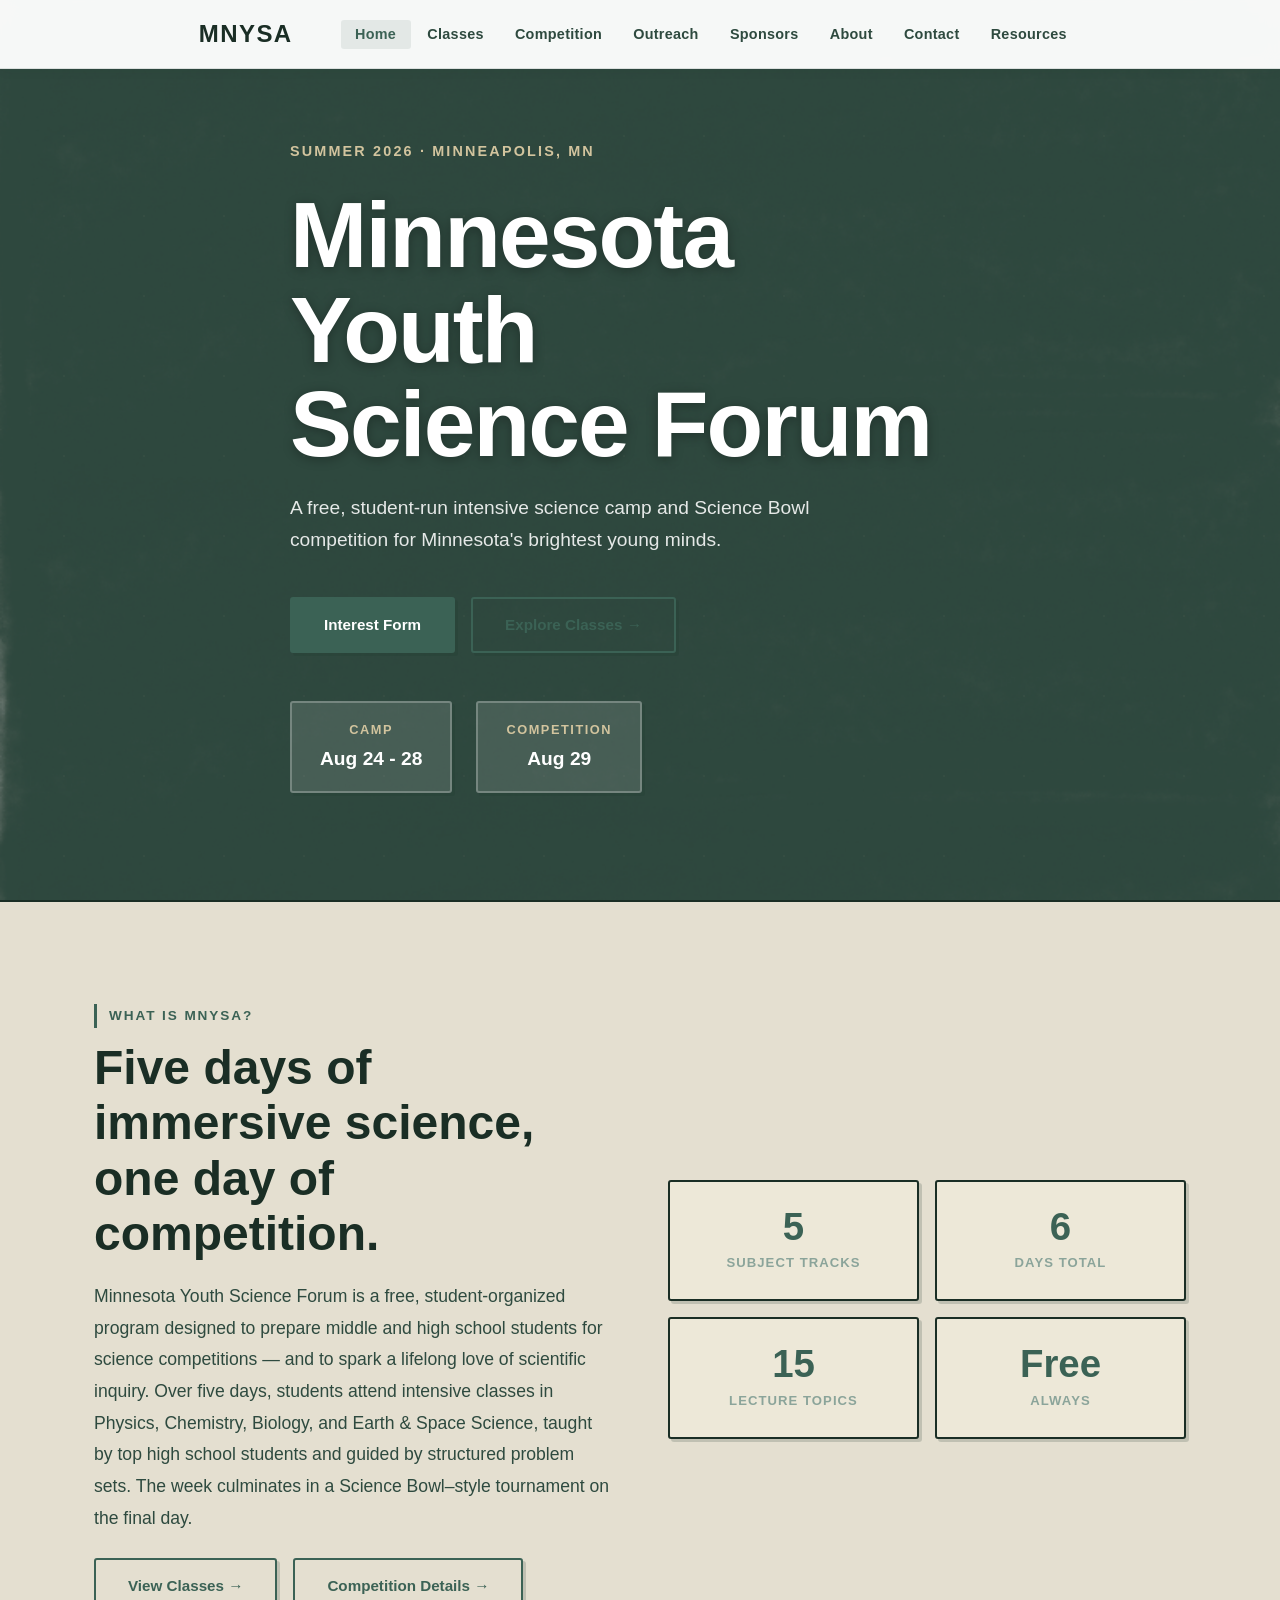
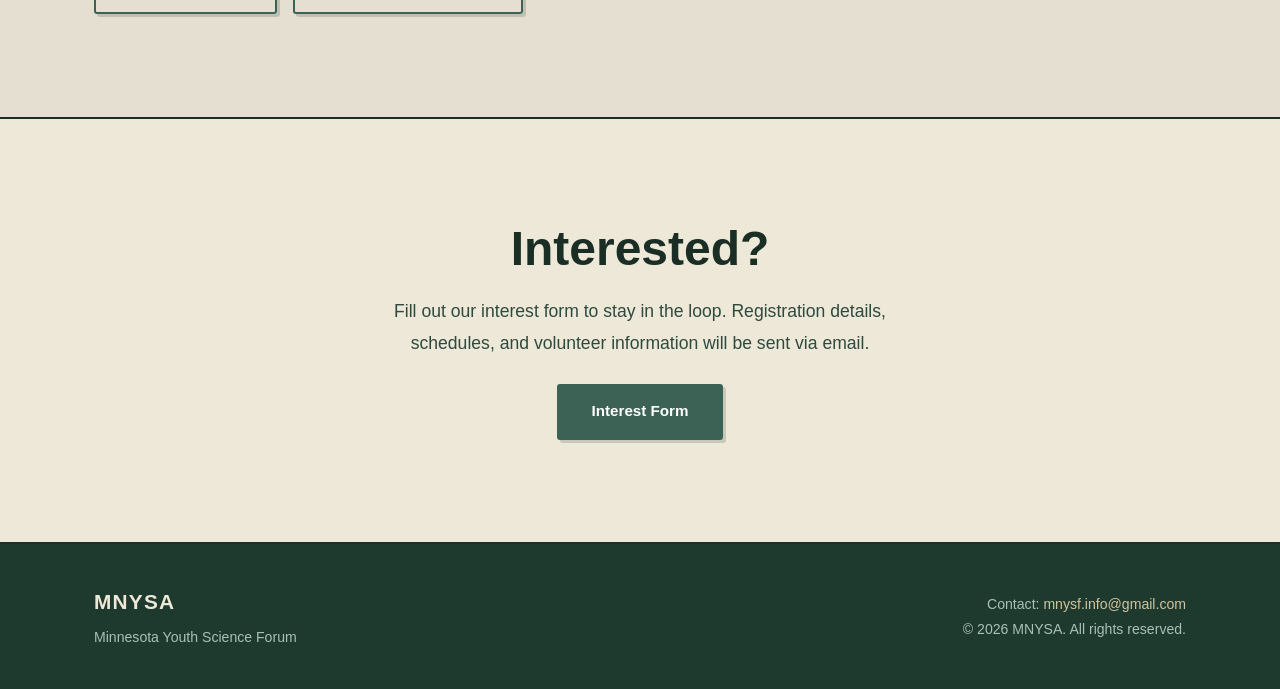
==== commit e08ee631: "4.22 second" ====
--- a/index.html
+++ b/index.html
@@ -21,6 +21,7 @@
                 <li><a href="index.html" class="active">Home</a></li>
                 <li><a href="classes.html">Classes</a></li>
                 <li><a href="competition.html">Competition</a></li>
+                <li><a href="outreach.html">Outreach</a></li>
                 <li><a href="sponsors.html">Sponsors</a></li>
                 <li><a href="about.html">About</a></li>
                 <li><a href="contact.html">Contact</a></li>
--- a/styles.css
+++ b/styles.css
@@ -772,10 +772,10 @@
     display: flex;
     align-items: center;
     justify-content: center;
-    padding: 2rem 1.5rem;
+    padding: 3rem 2rem;
     margin-bottom: 1rem;
     transition: border-color var(--transition), box-shadow var(--transition);
-    min-height: 120px;
+    min-height: 200px;
 }
 .sponsor-card:hover .sponsor-logo-box {
     border-color: var(--ink);
@@ -783,7 +783,7 @@
 }
 
 .sponsor-logo-box img {
-    max-height: 70px;
+    max-height: 120px;
     max-width: 100%;
     object-fit: contain;
     display: block;
@@ -847,6 +847,114 @@
 @media (max-width: 640px) {
     .sponsor-card-grid.cols-2,
     .sponsor-card-grid.cols-3 { grid-template-columns: 1fr; }
+}
+
+/* ---- Outreach Slider ---- */
+.slider-wrap {
+    position: relative;
+    width: 92%;
+    max-width: 1200px;
+    margin: 0 auto 3rem;
+}
+
+.slider-track {
+    position: relative;
+    width: 100%;
+    aspect-ratio: 16 / 9;
+    overflow: hidden;
+    border-radius: var(--radius);
+    background: var(--ink);
+}
+
+.slide {
+    position: absolute;
+    inset: 0;
+    opacity: 0;
+    transition: opacity 0.45s ease;
+    pointer-events: none;
+}
+
+.slide.active {
+    opacity: 1;
+    pointer-events: auto;
+}
+
+.slide img {
+    width: 100%;
+    height: 100%;
+    object-fit: cover;
+    display: block;
+}
+
+.slide-placeholder {
+    display: flex;
+    align-items: center;
+    justify-content: center;
+    background: var(--cream-dark);
+    border: 2px dashed rgba(30, 58, 47, 0.2);
+    border-radius: var(--radius);
+}
+
+.slide-placeholder span {
+    font-family: var(--font-ui);
+    font-size: 1rem;
+    color: var(--warm-gray);
+}
+
+.slider-arrow {
+    position: absolute;
+    top: 50%;
+    transform: translateY(-50%);
+    background: var(--espresso);
+    color: var(--cream);
+    border: 2px solid var(--ink);
+    border-radius: 50%;
+    width: 48px;
+    height: 48px;
+    font-size: 1.25rem;
+    cursor: pointer;
+    display: flex;
+    align-items: center;
+    justify-content: center;
+    transition: background var(--transition), box-shadow var(--transition);
+    z-index: 10;
+    box-shadow: var(--shadow-brutal-sm);
+}
+
+.slider-arrow:hover {
+    background: var(--ink);
+    box-shadow: var(--shadow-brutal);
+}
+
+.slider-arrow-left  { left: -24px; }
+.slider-arrow-right { right: -24px; }
+
+.slider-dots {
+    display: flex;
+    justify-content: center;
+    gap: 0.5rem;
+    margin-top: 1.25rem;
+}
+
+.slider-dot {
+    width: 10px;
+    height: 10px;
+    border-radius: 50%;
+    border: 2px solid var(--ink);
+    background: transparent;
+    cursor: pointer;
+    transition: background var(--transition);
+    padding: 0;
+}
+
+.slider-dot.active {
+    background: var(--ink);
+}
+
+@media (max-width: 640px) {
+    .slider-arrow-left  { left: 8px; }
+    .slider-arrow-right { right: 8px; }
+    .slider-arrow { width: 38px; height: 38px; font-size: 1rem; }
 }
 
 /* ---- Contact Form Styles ---- */
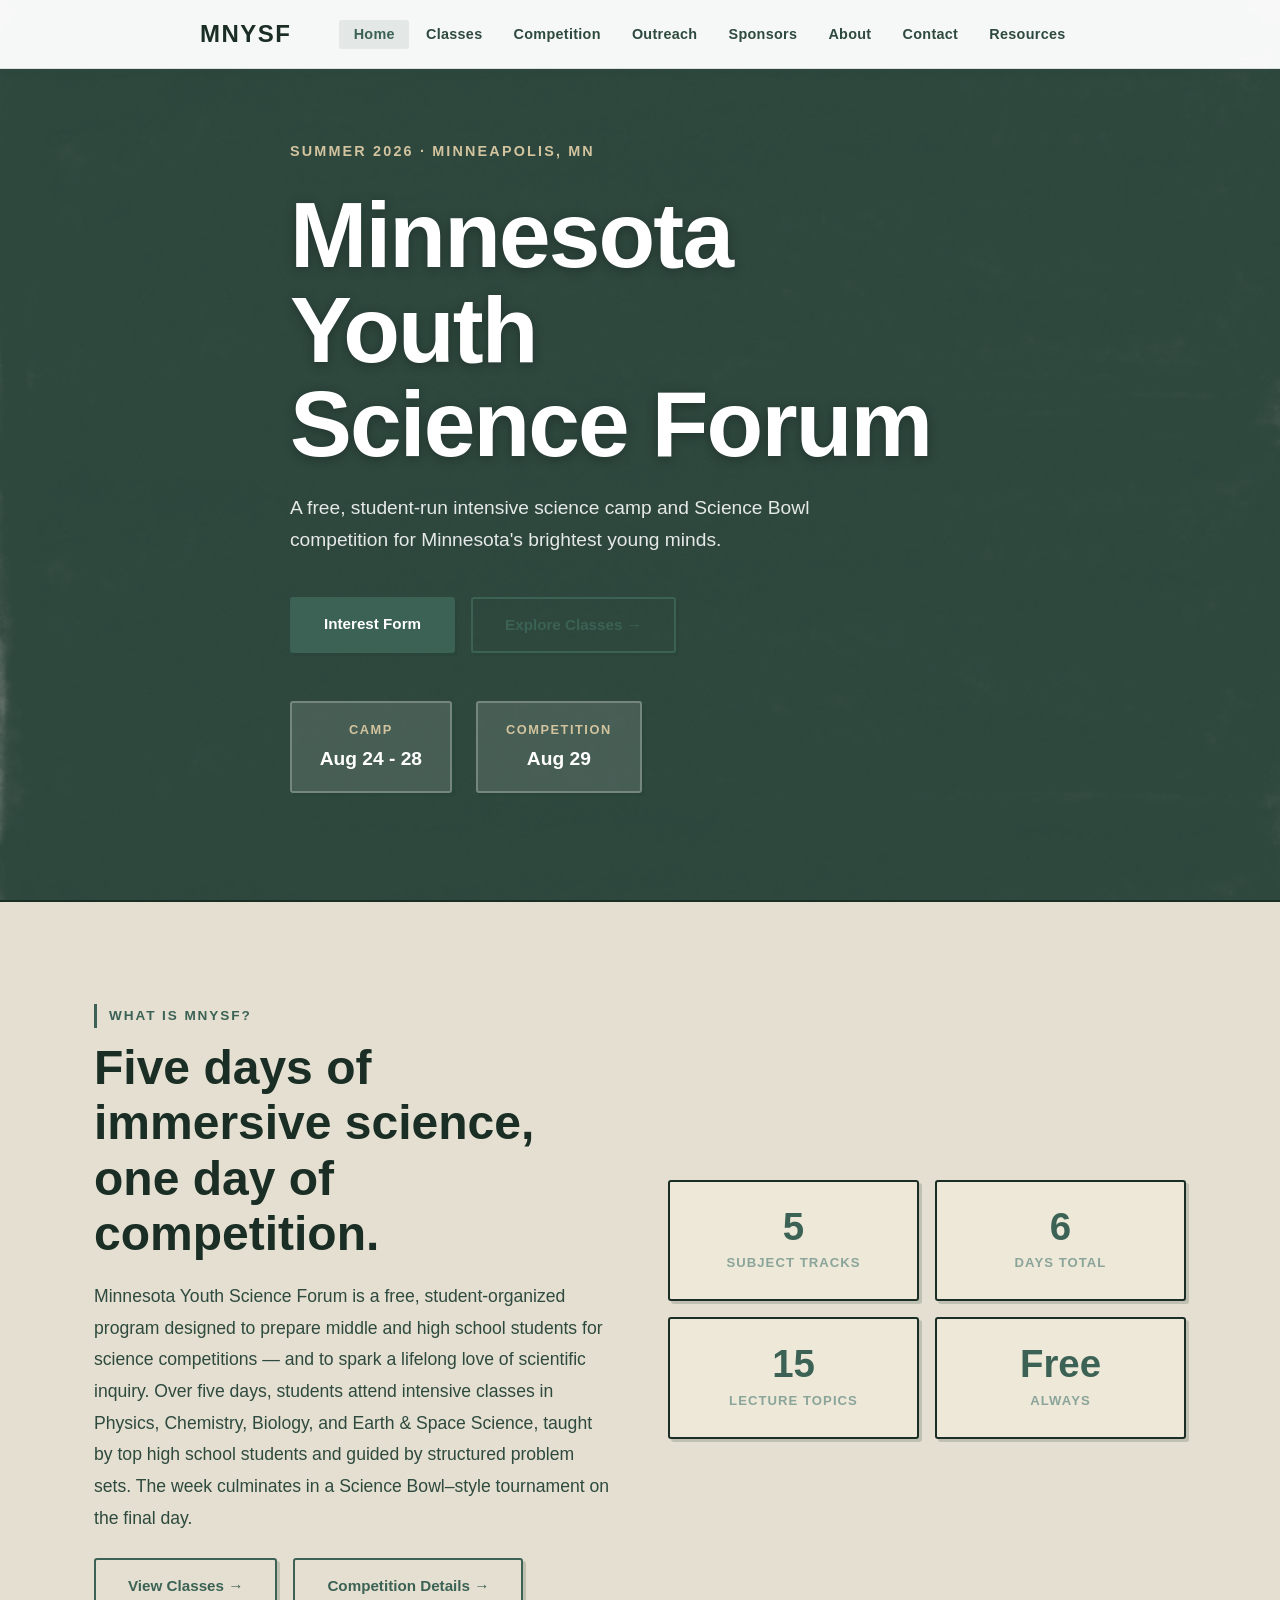
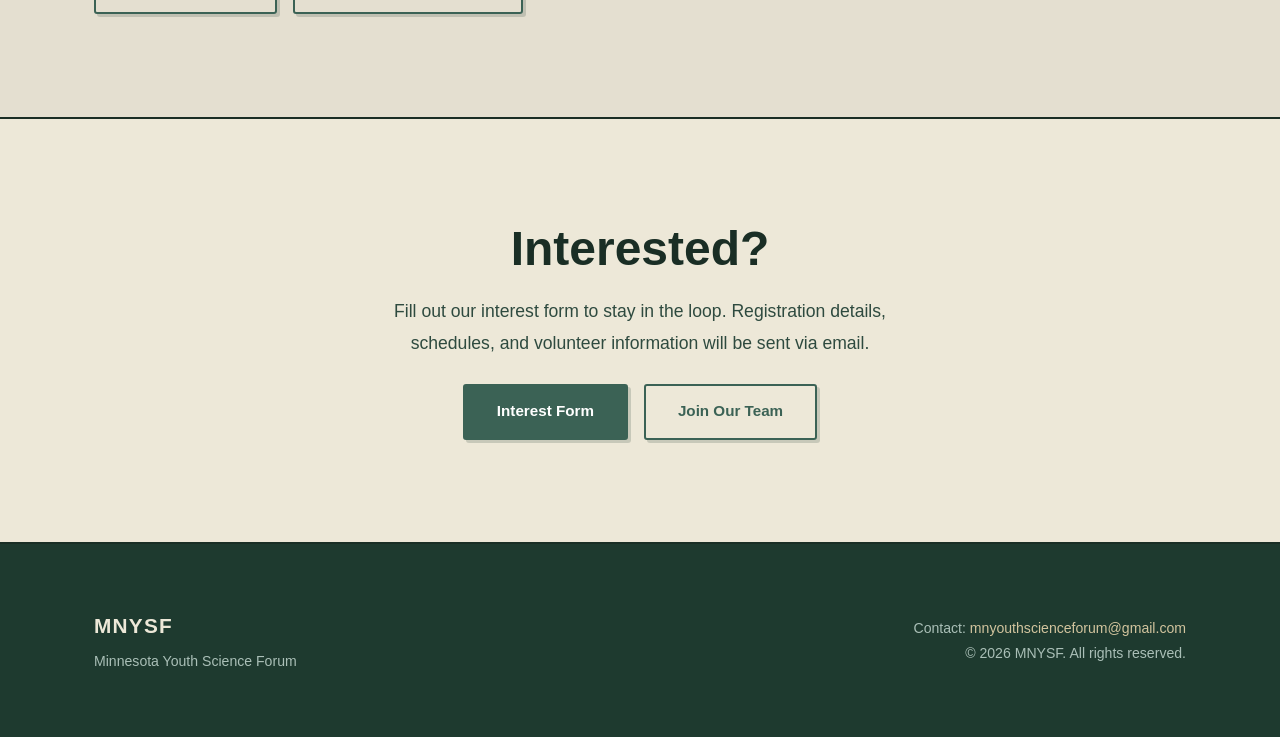
==== commit 28a527f8: "4.23 new" ====
--- a/index.html
+++ b/index.html
@@ -12,7 +12,7 @@
     <nav class="navbar">
         <div class="nav-inner">
             <a href="index.html" class="nav-logo">
-                <span class="logo-mark">MNYSA</span>
+                <span class="logo-mark">MNYSF</span>
             </a>
             <button class="nav-toggle" aria-label="Toggle menu">
                 <span></span><span></span><span></span>
@@ -43,7 +43,7 @@
             <h1 class="hero-title">Minnesota Youth<br>Science Forum</h1>
             <p class="hero-subtitle">A free, student-run intensive science camp and Science Bowl competition for Minnesota's brightest young minds.</p>
             <div class="hero-actions">
-                <a href="https://docs.google.com/forms/d/e/1FAIpQLScLCJk5fK-vJaHYUoBjqntvyZoQWj8bD-FBJvW3xmySYaLx_A/viewform" class="btn btn-primary" target="_blank">Interest Form</a>
+                <a href="https://docs.google.com/forms/d/1gMmvx8oNU8xuOmrKT-ZEvv5v0Z1Ip0icKx-Gk0GqVbA/viewform" class="btn btn-primary" target="_blank">Interest Form</a>
                 <a href="classes.html" class="btn btn-secondary">Explore Classes &rarr;</a>
             </div>
             <div class="hero-dates">
@@ -63,7 +63,7 @@
         <div class="container">
             <div class="two-col">
                 <div class="col-text">
-                    <p class="section-eyebrow">What is MNYSA?</p>
+                    <p class="section-eyebrow">What is MNYSF?</p>
                     <h2 class="section-heading">Five days of immersive science,<br>one day of competition.</h2>
                     <p class="body-text">Minnesota Youth Science Forum is a free, student-organized program designed to prepare middle and high school students for science competitions — and to spark a lifelong love of scientific inquiry. Over five days, students attend intensive classes in Physics, Chemistry, Biology, and Earth & Space Science, taught by top high school students and guided by structured problem sets. The week culminates in a Science Bowl–style tournament on the final day.</p>
                     <div style="display: flex; gap: 1rem; flex-wrap: wrap; margin-top: 1.5rem;">
@@ -99,19 +99,22 @@
         <div class="container cta-container">
             <h2 class="section-heading">Interested?</h2>
             <p class="body-text">Fill out our interest form to stay in the loop. Registration details, schedules, and volunteer information will be sent via email.</p>
-            <a href="https://docs.google.com/forms/d/e/1FAIpQLScLCJk5fK-vJaHYUoBjqntvyZoQWj8bD-FBJvW3xmySYaLx_A/viewform" class="btn btn-primary" target="_blank">Interest Form</a>
+            <div style="display: flex; gap: 1rem; justify-content: center; flex-wrap: wrap;">
+                <a href="https://docs.google.com/forms/d/1gMmvx8oNU8xuOmrKT-ZEvv5v0Z1Ip0icKx-Gk0GqVbA/viewform" class="btn btn-primary" target="_blank">Interest Form</a>
+                <a href="https://docs.google.com/forms/d/e/1FAIpQLSe6mScH0VmfPLHwKda2arSKLAMzh_TLnjF3h6z5n8L7P23cgQ/viewform?usp=publish-editor" class="btn btn-secondary" target="_blank">Join Our Team</a>
+            </div>
         </div>
     </section>
 
     <footer class="footer">
         <div class="container footer-inner">
             <div class="footer-left">
-                <span class="logo-mark">MNYSA</span>
+                <span class="logo-mark">MNYSF</span>
                 <p>Minnesota Youth Science Forum</p>
             </div>
             <div class="footer-right">
-                <p>Contact: <a href="mailto:mnysf.info@gmail.com">mnysf.info@gmail.com</a></p>
-                <p>&copy; 2026 MNYSA. All rights reserved.</p>
+                <p>Contact: <a href="mailto:mnyouthscienceforum@gmail.com">mnyouthscienceforum@gmail.com</a></p>
+                <p>&copy; 2026 MNYSF. All rights reserved.</p>
             </div>
         </div>
     </footer>
--- a/styles.css
+++ b/styles.css
@@ -1,5 +1,5 @@
 /* ======================================================
-   MNYSA — Minnesota Youth Science Advocacy
+   MNYSF — Minnesota Youth Science Forum
    Soft Brutalism × Editorial Bone
    Palette: Forest Green, Sage, Sand, Warm Bone
    Typography: Playfair Display + Source Serif 4 + DM Sans
@@ -513,7 +513,7 @@
 .footer {
     background: var(--espresso);
     color: var(--cream);
-    padding: 2.5rem 0;
+    padding: 4rem 0;
     border-top: var(--border-thick);
 }
 
@@ -1201,3 +1201,168 @@
     color: var(--gold);
     border-color: var(--gold);
 }
+
+/* ---- Resource Card Grid ---- */
+.resource-card-grid {
+    display: grid;
+    grid-template-columns: repeat(3, 1fr);
+    gap: 1.5rem;
+    margin-top: 2rem;
+}
+
+.resource-card {
+    background: #fff;
+    border: 2px solid rgba(30, 58, 47, 0.1);
+    border-radius: var(--radius);
+    padding: 1.75rem 1.5rem;
+    display: flex;
+    flex-direction: column;
+    align-items: center;
+    text-align: center;
+    transition: all var(--transition);
+}
+
+.resource-card:hover {
+    border-color: var(--ink);
+    transform: translate(-2px, -2px);
+    box-shadow: var(--shadow-brutal-sm);
+}
+
+.resource-card-logo-box {
+    width: 100%;
+    min-height: 180px;
+    display: flex;
+    align-items: center;
+    justify-content: center;
+    margin-bottom: 1.25rem;
+    padding: 1.5rem;
+    background: #fff;
+    border: 1.5px solid rgba(30, 58, 47, 0.08);
+    border-radius: var(--radius);
+}
+
+.resource-card-logo-box img {
+    max-height: 120px;
+    max-width: 100%;
+    object-fit: contain;
+}
+
+.resource-card h3 {
+    font-family: var(--font-display);
+    font-weight: 700;
+    font-size: 1.05rem;
+    color: var(--ink);
+    margin-bottom: 0.5rem;
+}
+
+.resource-card p {
+    font-family: var(--font-ui);
+    font-size: 0.9rem;
+    color: var(--warm-gray);
+    line-height: 1.55;
+    margin-bottom: 1rem;
+    flex: 1;
+}
+
+.resource-card-link {
+    font-family: var(--font-ui);
+    font-weight: 600;
+    font-size: 0.9rem;
+    color: var(--terracotta);
+    margin-top: auto;
+}
+
+.resource-card-link:hover {
+    color: var(--terracotta-d);
+}
+
+@media (max-width: 768px) {
+    .resource-card-grid { grid-template-columns: repeat(2, 1fr); }
+}
+
+@media (max-width: 480px) {
+    .resource-card-grid { grid-template-columns: 1fr; }
+}
+
+/* ---- Program Slider ---- */
+.program-slider-section {
+    margin-top: 0;
+}
+
+.program-slider-wrap {
+    position: relative;
+    width: 92%;
+    max-width: 480px;
+    margin: 1.25rem auto 1rem;
+}
+
+.program-slider-track {
+    position: relative;
+    width: 100%;
+    height: 320px;
+    overflow: hidden;
+    border-radius: var(--radius);
+}
+
+.program-slide {
+    position: absolute;
+    inset: 0;
+    opacity: 0;
+    transition: opacity 0.45s ease;
+    pointer-events: none;
+    display: flex;
+    align-items: center;
+    justify-content: center;
+    padding: 0.5rem;
+}
+
+.program-slide.active {
+    opacity: 1;
+    pointer-events: auto;
+}
+
+.program-card {
+    background: var(--parchment);
+    border: 2px solid rgba(30, 58, 47, 0.1);
+    border-radius: var(--radius);
+    padding: 1.25rem 1.5rem 1.1rem;
+    text-align: center;
+    width: 100%;
+    box-shadow: var(--shadow-brutal-sm);
+}
+
+.program-card-logo {
+    width: 100%;
+    min-height: 75px;
+    display: flex;
+    align-items: center;
+    justify-content: center;
+    margin-bottom: 0.85rem;
+    padding: 0.6rem 1rem;
+    background: #fff;
+    border: 1.5px solid rgba(30, 58, 47, 0.08);
+    border-radius: var(--radius);
+}
+
+.program-card-logo img {
+    max-height: 60px;
+    max-width: 100%;
+    object-fit: contain;
+}
+
+.program-card h3 {
+    font-family: var(--font-display);
+    font-weight: 700;
+    font-size: 1rem;
+    color: var(--ink);
+    margin-bottom: 0.4rem;
+}
+
+.program-card p {
+    font-family: var(--font-ui);
+    font-size: 0.85rem;
+    color: var(--warm-gray);
+    line-height: 1.55;
+    max-width: 380px;
+    margin: 0 auto;
+}
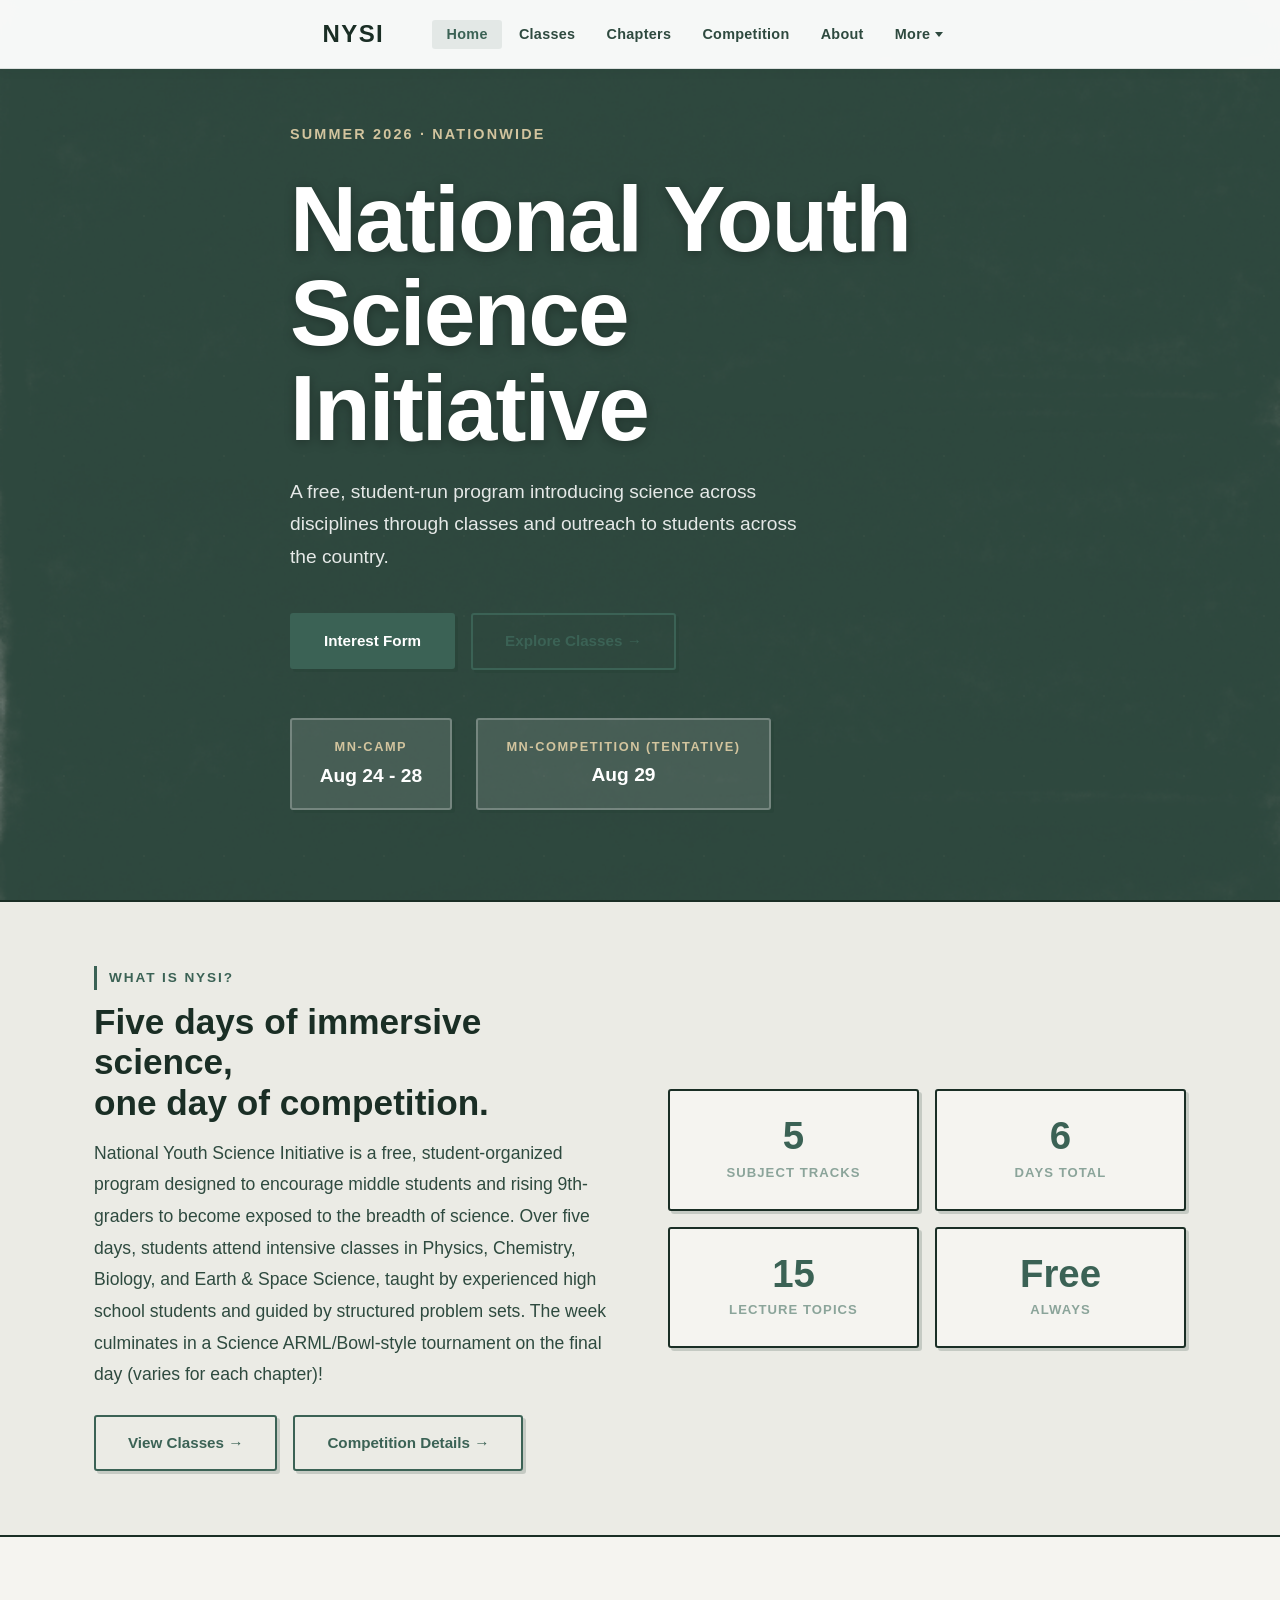
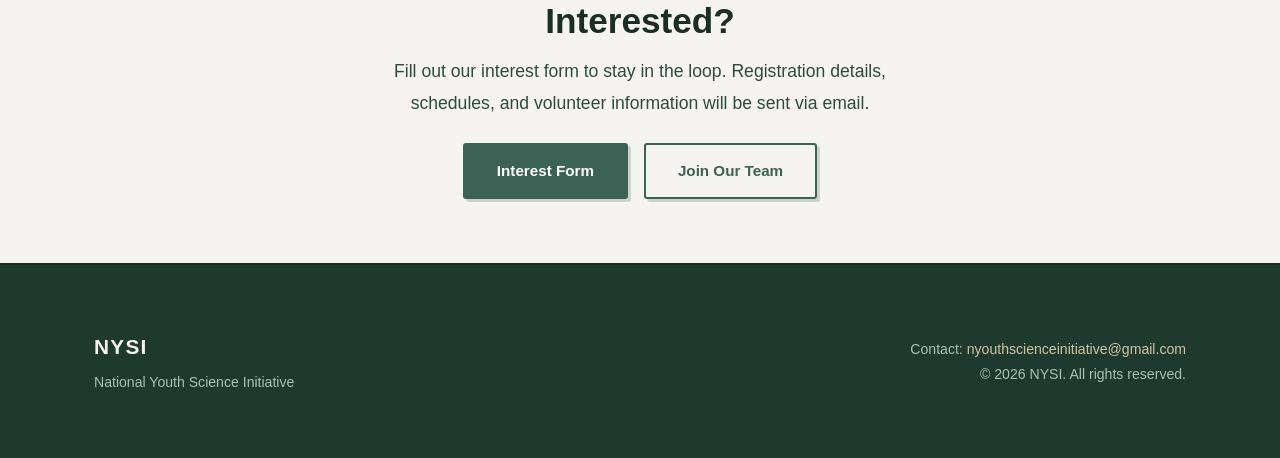
==== commit 715bbc29: "4.27 new NYSI" ====
--- a/index.html
+++ b/index.html
@@ -3,7 +3,7 @@
 <head>
     <meta charset="UTF-8">
     <meta name="viewport" content="width=device-width, initial-scale=1.0">
-    <title>Minnesota Youth Science Forum</title>
+    <title>National Youth Science Initiative</title>
     <link rel="stylesheet" href="styles.css">
     <link rel="stylesheet" href="https://cdn.jsdelivr.net/npm/aos@2.3.4/dist/aos.css">
     <!-- Helvetica Neue / system font stack -->
@@ -12,7 +12,7 @@
     <nav class="navbar">
         <div class="nav-inner">
             <a href="index.html" class="nav-logo">
-                <span class="logo-mark">MNYSF</span>
+                <span class="logo-mark">NYSI</span>
             </a>
             <button class="nav-toggle" aria-label="Toggle menu">
                 <span></span><span></span><span></span>
@@ -20,12 +20,18 @@
             <ul class="nav-links">
                 <li><a href="index.html" class="active">Home</a></li>
                 <li><a href="classes.html">Classes</a></li>
+                <li><a href="chapters.html">Chapters</a></li>
                 <li><a href="competition.html">Competition</a></li>
-                <li><a href="outreach.html">Outreach</a></li>
-                <li><a href="sponsors.html">Sponsors</a></li>
                 <li><a href="about.html">About</a></li>
-                <li><a href="contact.html">Contact</a></li>
-                <li><a href="resources.html">Resources</a></li>
+                <li class="nav-dropdown">
+                    <button class="nav-dropdown-btn">More <span class="nav-dropdown-arrow"></span></button>
+                    <ul class="nav-dropdown-menu">
+                        <li><a href="outreach.html">Outreach</a></li>
+                        <li><a href="sponsors.html">Sponsors</a></li>
+                        <li><a href="contact.html">Contact</a></li>
+                        <li><a href="resources.html">Resources</a></li>
+                    </ul>
+                </li>
             </ul>
         </div>
     </nav>
@@ -39,20 +45,21 @@
         <div class="hero-overlay"></div>
         <div class="hero-bg-pattern"></div>
         <div class="hero-content">
-            <p class="hero-eyebrow">Summer 2026 &middot; Minneapolis, MN</p>
-            <h1 class="hero-title">Minnesota Youth<br>Science Forum</h1>
-            <p class="hero-subtitle">A free, student-run intensive science camp and Science Bowl competition for Minnesota's brightest young minds.</p>
+            <!-- REVIEW: Eyebrow currently says "Nationwide" — update if you want to anchor this to a specific flagship location or chapter. -->
+            <p class="hero-eyebrow">Summer 2026 &middot; Nationwide</p>
+            <h1 class="hero-title">National Youth<br>Science Initiative</h1>
+            <p class="hero-subtitle">A free, student-run program introducing science across disciplines through classes and outreach to students across the country.</p>
             <div class="hero-actions">
                 <a href="https://docs.google.com/forms/d/1gMmvx8oNU8xuOmrKT-ZEvv5v0Z1Ip0icKx-Gk0GqVbA/viewform" class="btn btn-primary" target="_blank">Interest Form</a>
                 <a href="classes.html" class="btn btn-secondary">Explore Classes &rarr;</a>
             </div>
             <div class="hero-dates">
                 <div class="date-card">
-                    <span class="date-label">Camp</span>
+                    <span class="date-label">MN-CAMP</span>
                     <span class="date-value">Aug 24 - 28</span>
                 </div>
                 <div class="date-card">
-                    <span class="date-label">Competition</span>
+                    <span class="date-label">MN-COMPETITION (Tentative)</span>
                     <span class="date-value">Aug 29</span>
                 </div>
             </div>
@@ -63,9 +70,9 @@
         <div class="container">
             <div class="two-col">
                 <div class="col-text">
-                    <p class="section-eyebrow">What is MNYSF?</p>
+                    <p class="section-eyebrow">What is NYSI?</p>
                     <h2 class="section-heading">Five days of immersive science,<br>one day of competition.</h2>
-                    <p class="body-text">Minnesota Youth Science Forum is a free, student-organized program designed to prepare middle and high school students for science competitions — and to spark a lifelong love of scientific inquiry. Over five days, students attend intensive classes in Physics, Chemistry, Biology, and Earth & Space Science, taught by top high school students and guided by structured problem sets. The week culminates in a Science Bowl–style tournament on the final day.</p>
+                    <p class="body-text">National Youth Science Initiative is a free, student-organized program designed to encourage middle students and rising 9th-graders to become exposed to the breadth of science. Over five days, students attend intensive classes in Physics, Chemistry, Biology, and Earth & Space Science, taught by experienced high school students and guided by structured problem sets. The week culminates in a Science ARML/Bowl-style tournament on the final day (varies for each chapter)!</p>
                     <div style="display: flex; gap: 1rem; flex-wrap: wrap; margin-top: 1.5rem;">
                         <a href="classes.html" class="btn btn-secondary">View Classes &rarr;</a>
                         <a href="competition.html" class="btn btn-secondary">Competition Details &rarr;</a>
@@ -109,12 +116,12 @@
     <footer class="footer">
         <div class="container footer-inner">
             <div class="footer-left">
-                <span class="logo-mark">MNYSF</span>
-                <p>Minnesota Youth Science Forum</p>
+                <span class="logo-mark">NYSI</span>
+                <p>National Youth Science Initiative</p>
             </div>
             <div class="footer-right">
-                <p>Contact: <a href="mailto:mnyouthscienceforum@gmail.com">mnyouthscienceforum@gmail.com</a></p>
-                <p>&copy; 2026 MNYSF. All rights reserved.</p>
+                <p>Contact: <a href="mailto:nyouthscienceinitiative@gmail.com">nyouthscienceinitiative@gmail.com</a></p>
+                <p>&copy; 2026 NYSI. All rights reserved.</p>
             </div>
         </div>
     </footer>
--- a/styles.css
+++ b/styles.css
@@ -7,8 +7,8 @@
 
 :root {
     /* Core Palette — warm bone/yellowish backgrounds */
-    --cream:        #EDE8D8;
-    --cream-dark:   #E0DAC8;
+    --cream:        #F5F4F0;
+    --cream-dark:   #E4E2DB;
     --terracotta:   #3B6255;
     --terracotta-d: #2D4D42;
     --gold:         #D2C49E;
@@ -17,7 +17,7 @@
     --espresso-l:   #2E4A3F;
     --warm-gray:    #8BA49A;
     --warm-gray-l:  #AABFB7;
-    --parchment:    #E4DFD0;
+    --parchment:    #EBEBE5;
     --ink:          #1A2E25;
 
     /* Brutalism accents */
@@ -33,7 +33,7 @@
     --font-ui:      'Helvetica Neue', Helvetica, Arial, sans-serif;
 
     /* Spacing */
-    --section-pad: clamp(3.5rem, 8vw, 7rem);
+    --section-pad: clamp(2rem, 5vw, 4.5rem);
     --container-max: 1140px;
 
     /* Misc */
@@ -84,10 +84,10 @@
 .section-heading {
     font-family: var(--font-display);
     font-weight: 700;
-    font-size: clamp(2rem, 4.5vw, 3rem);
+    font-size: clamp(1.5rem, 3.2vw, 2.2rem);
     line-height: 1.15;
     color: var(--ink);
-    margin-bottom: 1.25rem;
+    margin-bottom: 0.9rem;
 }
 
 .body-text {
@@ -195,6 +195,88 @@
     background: rgba(59, 98, 85, 0.1);
 }
 
+/* ---- More dropdown ---- */
+.nav-dropdown {
+    position: relative;
+}
+
+.nav-dropdown-btn {
+    font-family: var(--font-ui);
+    font-weight: 600;
+    font-size: 0.9rem;
+    color: var(--espresso-l);
+    padding: 0.4rem 0.9rem;
+    border-radius: var(--radius);
+    transition: all var(--transition);
+    letter-spacing: 0.02em;
+    background: none;
+    border: none;
+    cursor: pointer;
+    display: flex;
+    align-items: center;
+    gap: 0.3rem;
+}
+
+.nav-dropdown-btn:hover,
+.nav-dropdown-btn.active {
+    color: var(--terracotta);
+    background: rgba(59, 98, 85, 0.1);
+}
+
+.nav-dropdown-arrow {
+    display: inline-block;
+    width: 0;
+    height: 0;
+    border-left: 4px solid transparent;
+    border-right: 4px solid transparent;
+    border-top: 5px solid currentColor;
+    transition: transform 0.2s ease;
+    margin-top: 1px;
+}
+
+.nav-dropdown.open .nav-dropdown-arrow {
+    transform: rotate(180deg);
+}
+
+.nav-dropdown-menu {
+    display: none;
+    position: absolute;
+    top: calc(100% + 6px);
+    right: 0;
+    background: #fff;
+    border: 1.5px solid rgba(30, 58, 47, 0.12);
+    border-radius: var(--radius);
+    box-shadow: 0 8px 20px rgba(30, 58, 47, 0.12);
+    min-width: 150px;
+    padding: 0.35rem;
+    flex-direction: column;
+    z-index: 200;
+    list-style: none;
+}
+
+.nav-dropdown.open .nav-dropdown-menu {
+    display: flex;
+}
+
+.nav-dropdown-menu a {
+    display: block;
+    padding: 0.4rem 0.85rem;
+    font-family: var(--font-ui);
+    font-weight: 600;
+    font-size: 0.88rem;
+    color: var(--espresso-l);
+    border-radius: var(--radius);
+    transition: all var(--transition);
+    letter-spacing: 0.02em;
+    white-space: nowrap;
+}
+
+.nav-dropdown-menu a:hover,
+.nav-dropdown-menu a.active {
+    color: var(--terracotta);
+    background: rgba(59, 98, 85, 0.1);
+}
+
 .nav-toggle { display: none; background: none; border: none; cursor: pointer; padding: 0.5rem; }
 .nav-toggle span {
     display: block;
@@ -615,40 +697,150 @@
 /* ---- Staff Grid ---- */
 .staff-grid {
     display: grid;
-    grid-template-columns: repeat(auto-fill, minmax(180px, 1fr));
-    gap: 2rem;
-    margin-top: 2rem;
+    grid-template-columns: repeat(5, 1fr);
+    gap: 1.25rem;
+    margin-top: 1.5rem;
 }
 
 .staff-card {
     text-align: center;
+    padding: 0 0.5rem;
 }
 
 .staff-photo {
-    width: 120px;
-    height: 120px;
-    border-radius: var(--radius);
+    width: 128px;
+    height: 128px;
+    border-radius: 50%;
     object-fit: cover;
-    margin: 0 auto 0.75rem;
+    margin: 0 auto 0.6rem;
     border: 2px solid var(--ink);
     background: var(--cream-dark);
     box-shadow: var(--shadow-brutal-sm);
 }
 
 .staff-photo-placeholder {
-    width: 120px;
-    height: 120px;
-    border-radius: var(--radius);
-    margin: 0 auto 0.75rem;
+    width: 128px;
+    height: 128px;
+    border-radius: 50%;
+    margin: 0 auto 0.6rem;
     background: var(--cream-dark);
     display: flex;
     align-items: center;
     justify-content: center;
     font-family: var(--font-display);
-    font-size: 1.8rem;
+    font-size: 1.7rem;
     color: var(--warm-gray-l);
     border: 2px solid var(--ink);
     box-shadow: var(--shadow-brutal-sm);
+}
+
+.staff-clickable {
+    cursor: pointer;
+    transition: transform 0.15s ease, box-shadow 0.15s ease;
+}
+.staff-clickable:hover {
+    transform: translateY(-3px);
+    box-shadow: 4px 6px 0 var(--ink);
+}
+
+/* ---- Bio Modal ---- */
+.bio-modal {
+    position: fixed;
+    inset: 0;
+    z-index: 1000;
+    display: flex;
+    align-items: center;
+    justify-content: center;
+    padding: 1.5rem;
+}
+.bio-modal[hidden] { display: none; }
+
+.bio-modal-backdrop {
+    position: absolute;
+    inset: 0;
+    background: rgba(0,0,0,0.55);
+    backdrop-filter: blur(3px);
+}
+
+.bio-modal-panel {
+    position: relative;
+    background: var(--cream);
+    border: 2px solid var(--ink);
+    box-shadow: 6px 6px 0 var(--ink);
+    border-radius: var(--radius);
+    max-width: 480px;
+    width: 100%;
+    padding: 2rem;
+    display: flex;
+    flex-direction: column;
+    align-items: center;
+    gap: 1rem;
+    max-height: 90vh;
+    overflow-y: auto;
+}
+
+.bio-modal-close {
+    position: absolute;
+    top: 0.75rem;
+    right: 0.85rem;
+    background: none;
+    border: none;
+    font-size: 1.5rem;
+    cursor: pointer;
+    color: var(--ink);
+    line-height: 1;
+}
+.bio-modal-close:hover { opacity: 0.6; }
+
+.bio-modal-img {
+    width: 160px;
+    height: 160px;
+    border-radius: 50%;
+    object-fit: cover;
+    border: 2px solid var(--ink);
+    box-shadow: var(--shadow-brutal-sm);
+}
+
+.bio-modal-placeholder {
+    width: 160px;
+    height: 160px;
+    border-radius: 50%;
+    background: var(--cream-dark);
+    display: flex;
+    align-items: center;
+    justify-content: center;
+    font-family: var(--font-display);
+    font-size: 2.8rem;
+    color: var(--warm-gray-l);
+    border: 2px solid var(--ink);
+    box-shadow: var(--shadow-brutal-sm);
+}
+
+.bio-modal-body {
+    text-align: center;
+}
+
+.bio-modal-name {
+    font-family: var(--font-display);
+    font-weight: 700;
+    font-size: 1.25rem;
+    color: var(--ink);
+    margin-bottom: 0.25rem;
+}
+
+.bio-modal-role {
+    font-family: var(--font-ui);
+    font-size: 0.9rem;
+    color: var(--warm-gray);
+    margin-bottom: 0.75rem;
+}
+
+.bio-modal-bio {
+    font-family: var(--font-ui);
+    font-size: 0.95rem;
+    color: var(--ink);
+    line-height: 1.65;
+    text-align: left;
 }
 
 .staff-card h3 {
@@ -1037,12 +1229,17 @@
 }
 
 /* ---- Class detail page ---- */
+.class-tracks-grid {
+    display: grid;
+    grid-template-columns: repeat(5, 1fr);
+    gap: 0.75rem;
+}
+
 .class-detail-card {
     background: var(--parchment);
     border: 2px solid rgba(30, 58, 47, 0.1);
     border-radius: var(--radius);
-    padding: 2rem;
-    margin-bottom: 1.5rem;
+    padding: 1.1rem 1.25rem;
     transition: all var(--transition);
 }
 
@@ -1051,23 +1248,34 @@
     box-shadow: var(--shadow-brutal-sm);
 }
 
+.class-detail-card .track-icon {
+    font-size: 1.4rem;
+    margin-bottom: 0.35rem;
+}
+
 .class-detail-card h3 {
     font-family: var(--font-display);
     font-weight: 700;
-    font-size: 1.3rem;
+    font-size: 1.05rem;
     color: var(--ink);
-    margin-bottom: 0.5rem;
+    margin-bottom: 0.3rem;
+}
+
+.class-detail-card .body-text {
+    font-size: 0.82rem;
+    line-height: 1.5;
+    margin-bottom: 0;
 }
 
 .class-detail-card .session-list {
-    margin-top: 0.75rem;
+    margin-top: 0.5rem;
 }
 
 .class-detail-card .session-list li {
     font-family: var(--font-ui);
-    font-size: 0.95rem;
+    font-size: 0.8rem;
     color: var(--espresso-l);
-    padding: 0.3rem 0 0.3rem 1.25rem;
+    padding: 0.18rem 0 0.18rem 1rem;
     position: relative;
 }
 
@@ -1076,14 +1284,26 @@
     position: absolute;
     left: 0;
     top: 50%;
-    width: 7px;
-    height: 7px;
+    width: 6px;
+    height: 6px;
     border-radius: 0;
     background: var(--terracotta);
     transform: translateY(-50%);
 }
 
 /* ---- Responsive ---- */
+@media (max-width: 900px) {
+    .class-tracks-grid {
+        grid-template-columns: repeat(2, 1fr);
+    }
+}
+
+@media (max-width: 480px) {
+    .class-tracks-grid {
+        grid-template-columns: 1fr;
+    }
+}
+
 @media (max-width: 768px) {
     .nav-inner {
         justify-content: space-between;
@@ -1106,6 +1326,17 @@
 
     .nav-toggle { display: block; }
 
+    .nav-dropdown-menu {
+        position: static;
+        display: flex;
+        box-shadow: none;
+        border: none;
+        padding: 0 0 0 0.75rem;
+        min-width: unset;
+    }
+
+    .nav-dropdown-btn { display: none; }
+
     .two-col, .two-col.reverse {
         grid-template-columns: 1fr;
         direction: ltr;
@@ -1119,7 +1350,7 @@
 
     .track-grid { grid-template-columns: 1fr 1fr; }
 
-    .staff-grid { grid-template-columns: repeat(auto-fill, minmax(140px, 1fr)); }
+    .staff-grid { grid-template-columns: repeat(3, 1fr); }
 
     .contact-info-grid { grid-template-columns: 1fr; }
 
@@ -1131,6 +1362,7 @@
 
 @media (max-width: 480px) {
     .track-grid { grid-template-columns: 1fr; }
+    .staff-grid { grid-template-columns: repeat(2, 1fr); }
 }
 
 /* ---- Animations ---- */
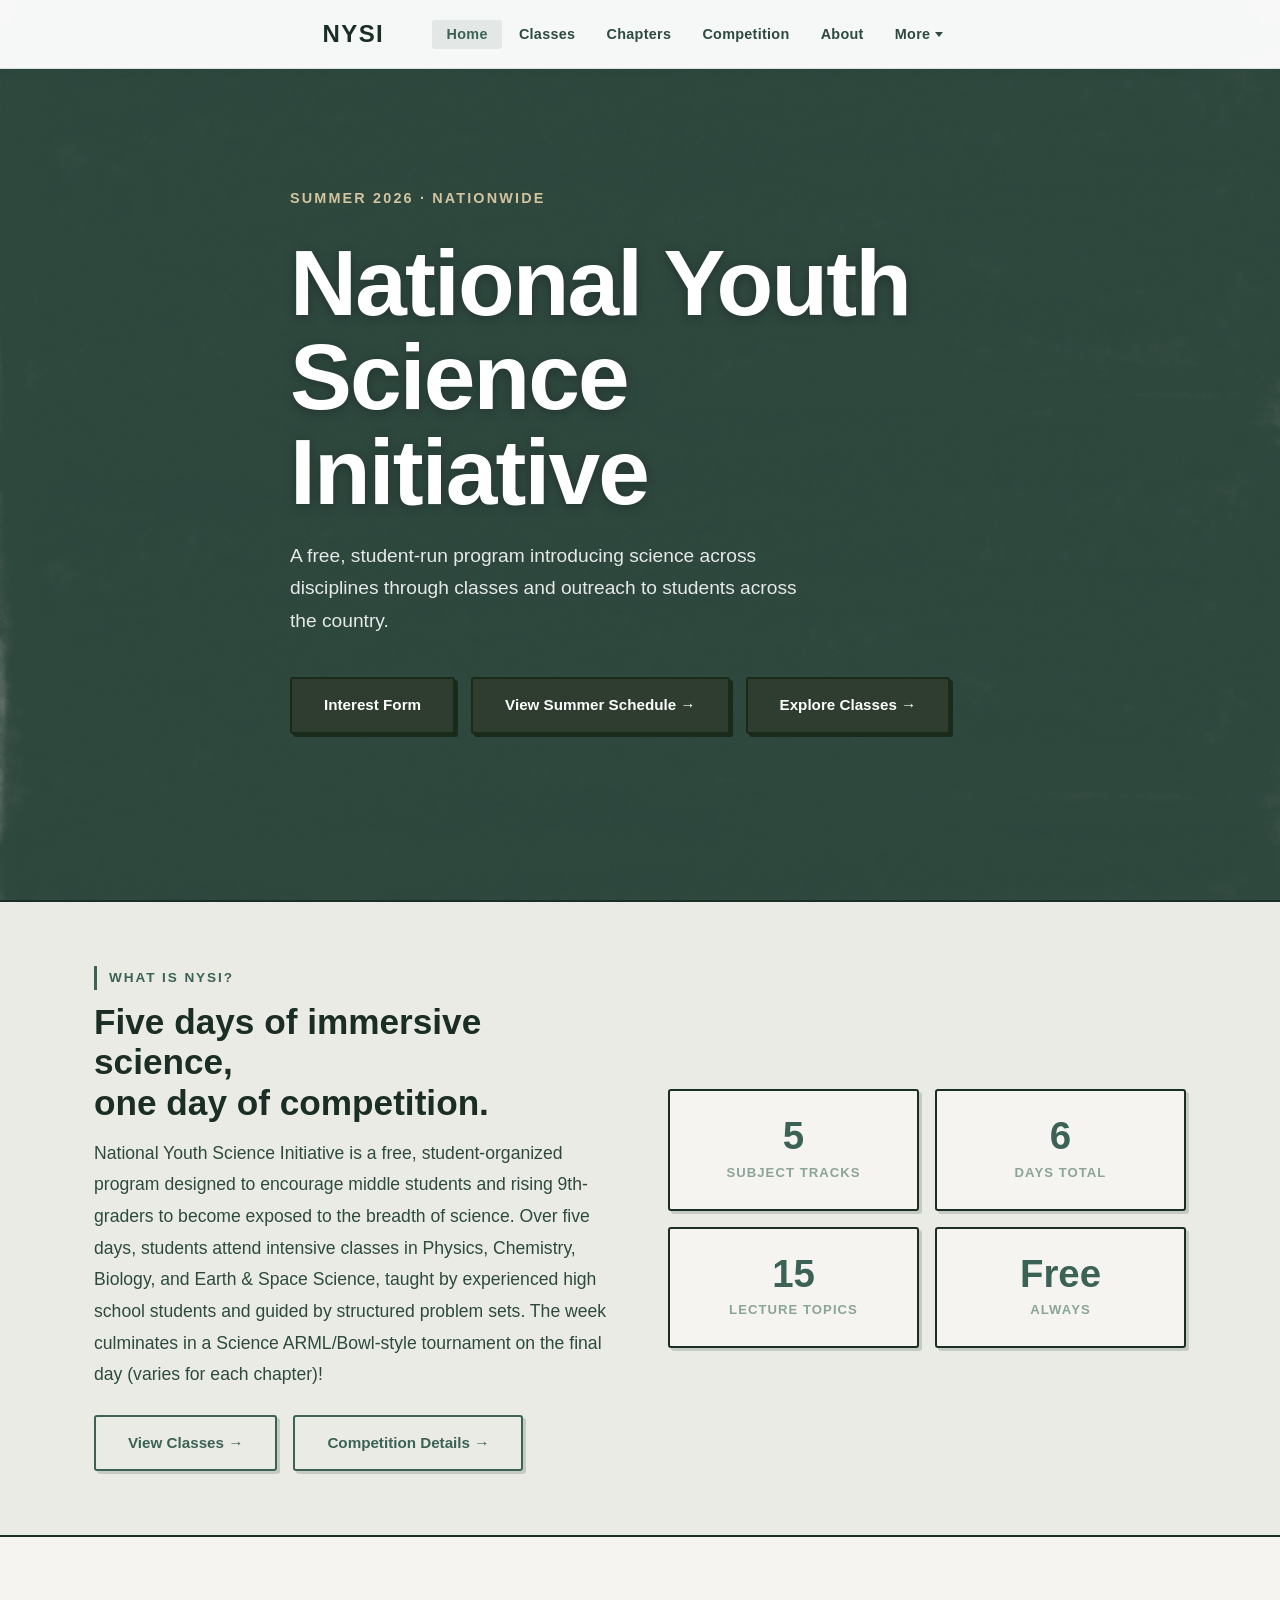
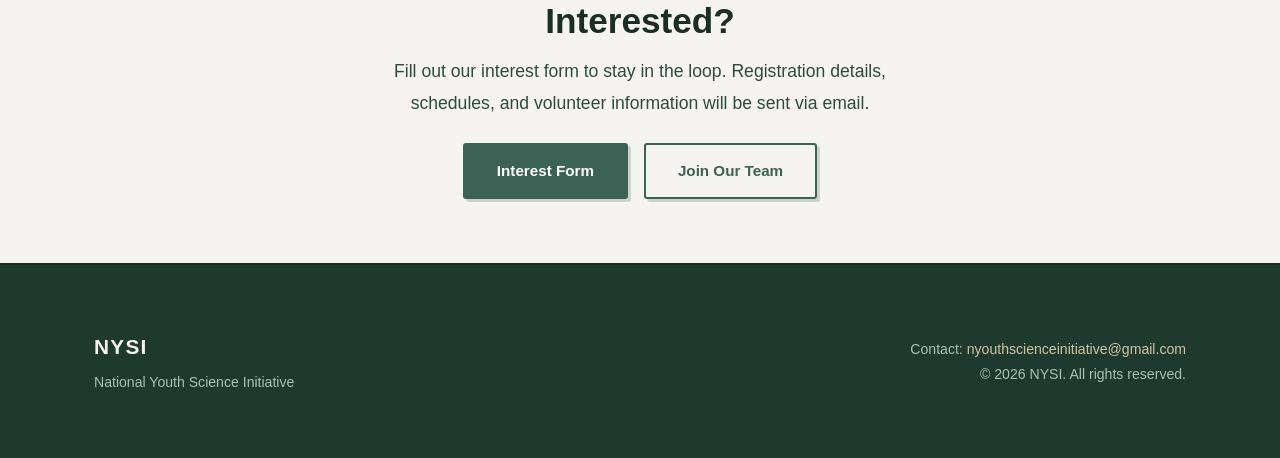
==== commit 6bdd8459: "4.30 u[date" ====
--- a/index.html
+++ b/index.html
@@ -50,18 +50,9 @@
             <h1 class="hero-title">National Youth<br>Science Initiative</h1>
             <p class="hero-subtitle">A free, student-run program introducing science across disciplines through classes and outreach to students across the country.</p>
             <div class="hero-actions">
-                <a href="https://docs.google.com/forms/d/1gMmvx8oNU8xuOmrKT-ZEvv5v0Z1Ip0icKx-Gk0GqVbA/viewform" class="btn btn-primary" target="_blank">Interest Form</a>
-                <a href="classes.html" class="btn btn-secondary">Explore Classes &rarr;</a>
-            </div>
-            <div class="hero-dates">
-                <div class="date-card">
-                    <span class="date-label">MN-CAMP</span>
-                    <span class="date-value">Aug 24 - 28</span>
-                </div>
-                <div class="date-card">
-                    <span class="date-label">MN-COMPETITION (Tentative)</span>
-                    <span class="date-value">Aug 29</span>
-                </div>
+                <a href="https://docs.google.com/forms/d/1gMmvx8oNU8xuOmrKT-ZEvv5v0Z1Ip0icKx-Gk0GqVbA/viewform" class="btn btn-hero" target="_blank">Interest Form</a>
+                <a href="classes.html#summer-schedule" class="btn btn-hero">View Summer Schedule &rarr;</a>
+                <a href="classes.html" class="btn btn-hero">Explore Classes &rarr;</a>
             </div>
         </div>
     </header>
--- a/styles.css
+++ b/styles.css
@@ -383,7 +383,7 @@
     gap: 1rem;
     justify-content: flex-start;
     flex-wrap: wrap;
-    margin-bottom: 3rem;
+    margin-bottom: 0.75rem;
 }
 
 .hero-dates {
@@ -1291,6 +1291,93 @@
     transform: translateY(-50%);
 }
 
+/* ---- Hero Buttons (unified) ---- */
+.btn-hero {
+    background: #2E3D2F;
+    color: #fff;
+    border-color: #1A2A1B;
+    box-shadow: 3px 3px 0 #1A2A1B;
+}
+.btn-hero:hover {
+    background: #1A2A1B;
+    color: #fff;
+    transform: translate(-2px, -2px);
+    box-shadow: 5px 5px 0 #1A2A1B;
+}
+
+/* ---- Summer Schedule Button (hero) ---- */
+.btn-schedule {
+    display: inline-block;
+    font-family: var(--font-ui);
+    font-weight: 700;
+    font-size: 0.95rem;
+    padding: 0.8rem 1.75rem;
+    border-radius: var(--radius);
+    background: var(--gold);
+    color: var(--ink);
+    border: 2px solid var(--ink);
+    box-shadow: var(--shadow-brutal-sm);
+    transition: all var(--transition);
+    cursor: pointer;
+    letter-spacing: 0.01em;
+}
+.btn-schedule:hover {
+    background: #fff;
+    color: var(--ink);
+    transform: translate(-2px, -2px);
+    box-shadow: var(--shadow-brutal-hover);
+}
+
+/* ---- Schedule Date Cards (classes page) ---- */
+.schedule-date-row {
+    display: flex;
+    gap: 1.5rem;
+    margin-top: 2rem;
+    flex-wrap: wrap;
+}
+
+.schedule-date-card {
+    background: var(--espresso);
+    border: 2.5px solid var(--ink);
+    border-radius: var(--radius);
+    padding: 1.75rem 2.5rem;
+    display: flex;
+    flex-direction: column;
+    align-items: center;
+    box-shadow: var(--shadow-brutal);
+    min-width: 220px;
+}
+
+.schedule-date-label {
+    font-family: var(--font-ui);
+    font-size: 0.8rem;
+    font-weight: 700;
+    text-transform: uppercase;
+    letter-spacing: 0.14em;
+    color: var(--gold);
+    margin-bottom: 0.4rem;
+}
+
+.schedule-date-value {
+    font-family: var(--font-display);
+    font-weight: 700;
+    font-size: 1.6rem;
+    color: #fff;
+    line-height: 1.2;
+}
+
+.schedule-date-note {
+    font-family: var(--font-ui);
+    font-size: 0.8rem;
+    font-weight: 500;
+    color: var(--warm-gray-l);
+}
+
+@media (max-width: 600px) {
+    .schedule-date-row { flex-direction: column; }
+    .btn-schedule { font-size: 1rem; padding: 0.95rem 2rem; }
+}
+
 /* ---- Responsive ---- */
 @media (max-width: 900px) {
     .class-tracks-grid {
